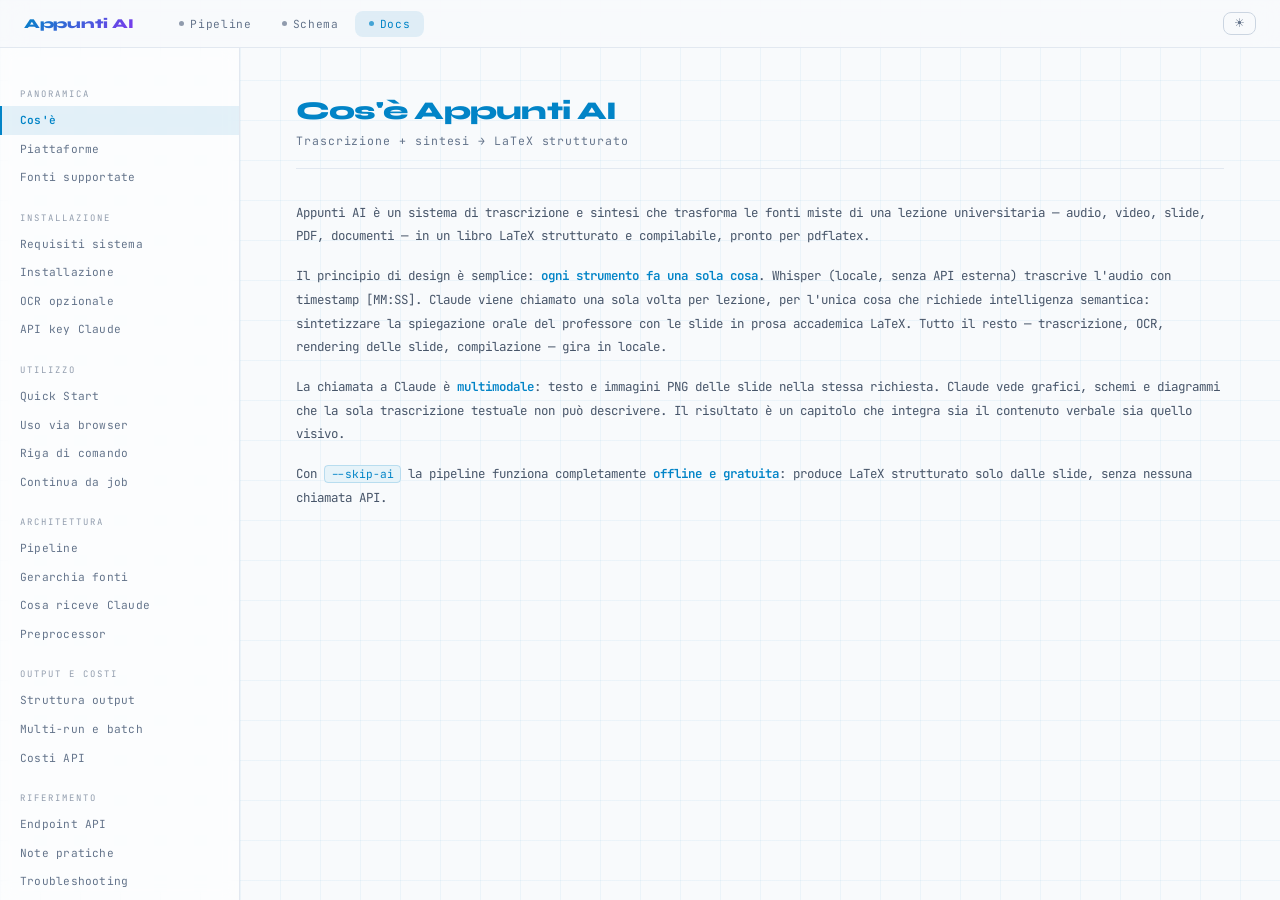
==== docs.htm @ eec63ab8 "feat: docs, favicon, UX polish — shared CSS, burger menu, copy buttons - Estrai shared.css con varia" ====
<!DOCTYPE html>
<html lang="it">
<head>
<meta charset="UTF-8">
<meta name="viewport" content="width=device-width, initial-scale=1.0">
<title>Appunti AI — Documentazione</title>
<meta name="description" content="Documentazione completa di Appunti AI: installazione, pipeline, architettura, endpoint API e troubleshooting.">
<link rel="apple-touch-icon" sizes="180x180" href="assets/favicon_io/apple-touch-icon.png">
<link rel="icon" type="image/png" sizes="32x32" href="assets/favicon_io/favicon-32x32.png">
<link rel="icon" type="image/png" sizes="16x16" href="assets/favicon_io/favicon-16x16.png">
<link rel="manifest" href="assets/favicon_io/site.webmanifest">
<link rel="stylesheet" href="assets/css/shared.css">
<style>
/* ── LAYOUT ── */
.docs-layout {
  display: flex;
  padding-top: 48px;
  min-height: 100vh;
  position: relative;
  z-index: 1;
}

/* ── SIDEBAR ── */
.docs-sidebar {
  width: 240px;
  flex-shrink: 0;
  position: sticky;
  top: 48px;
  height: calc(100vh - 48px);
  overflow-y: auto;
  border-right: 1px solid var(--border);
  background: color-mix(in srgb, var(--surface) 60%, transparent);
  backdrop-filter: blur(8px);
  scrollbar-width: thin;
  scrollbar-color: var(--border) transparent;
  padding: 24px 0 40px;
  transition: background .25s, border-color .25s;
}

.sidebar-section {
  margin-bottom: 4px;
}

.sidebar-section-label {
  font-size: .56rem;
  letter-spacing: .22em;
  color: var(--muted);
  text-transform: uppercase;
  padding: 16px 20px 6px;
  display: block;
  opacity: .7;
}

.sidebar-item {
  display: block;
  font-size: .7rem;
  color: var(--muted);
  text-decoration: none;
  padding: 7px 20px 7px 18px;
  border-left: 2px solid transparent;
  cursor: pointer;
  transition: color .15s, background .15s, border-color .15s;
  letter-spacing: .02em;
  line-height: 1.3;
  user-select: none;
}
.sidebar-item:hover {
  color: var(--text);
  background: color-mix(in srgb, var(--item-color, var(--c1)) 6%, transparent);
}
.sidebar-item.active {
  color: var(--item-color, var(--c1));
  background: color-mix(in srgb, var(--item-color, var(--c1)) 10%, transparent);
  border-left: 2px solid var(--item-color, var(--c1));
  font-weight: 600;
}

/* ── MAIN CONTENT ── */
.docs-main {
  flex: 1;
  min-width: 0;
  padding: 48px 56px 80px;
}

.docs-content {
  width: auto;
}

/* Content typography */
.doc-h2 {
  font-family: 'Syne', sans-serif;
  font-size: 1.6rem;
  font-weight: 800;
  letter-spacing: -.03em;
  color: var(--item-color, var(--text));
  margin-bottom: 6px;
  line-height: 1.2;
}

.doc-sub {
  font-size: .72rem;
  color: var(--muted);
  letter-spacing: .08em;
  margin-bottom: 32px;
  padding-bottom: 20px;
  border-bottom: 1px solid var(--border);
}

.doc-body {
  font-size: .78rem;
  color: var(--muted2);
  line-height: 1.9;
}

.doc-body p {
  margin-bottom: 16px;
  color: var(--muted2);
  line-height: 1.9;
}
.doc-body p:last-child { margin-bottom: 0; }

.doc-body strong {
  color: var(--item-color, var(--text));
  font-weight: 600;
}

.doc-body .dp-item {
  display: flex;
  gap: 10px;
  margin-bottom: 12px;
  align-items: flex-start;
}
.doc-body .dp-item::before {
  content: '→';
  color: var(--item-color, var(--muted));
  flex-shrink: 0;
  margin-top: 1px;
  font-weight: 600;
}

.doc-body .dp-sep {
  height: 1px;
  background: var(--border);
  margin: 24px 0;
}

.doc-body .dp-row {
  display: flex;
  justify-content: space-between;
  align-items: baseline;
  gap: 16px;
  margin-bottom: 8px;
  font-size: .74rem;
  padding: 6px 0;
  border-bottom: 1px solid color-mix(in srgb, var(--border) 50%, transparent);
}
.doc-body .dp-row:last-of-type { border-bottom: none; }
.doc-body .dp-row .dp-key {
  color: var(--item-color, var(--text));
  font-weight: 600;
  flex-shrink: 0;
  max-width: 50%;
}
.doc-body .dp-row .dp-val {
  color: var(--muted);
  text-align: right;
}

.doc-body code {
  font-family: 'JetBrains Mono', monospace;
  font-size: .7rem;
  background: color-mix(in srgb, var(--item-color, var(--border)) 10%, var(--surface));
  border: 1px solid color-mix(in srgb, var(--item-color, var(--border)) 20%, transparent);
  padding: 1px 6px;
  border-radius: 4px;
  color: var(--item-color, var(--text));
}

.doc-body pre {
  font-family: 'JetBrains Mono', monospace;
  font-size: .7rem;
  background: var(--surface);
  border: 1px solid var(--border);
  border-left: 3px solid var(--item-color, var(--border));
  padding: 14px 16px;
  border-radius: 8px;
  margin: 12px 0 16px;
  overflow-x: auto;
  line-height: 1.75;
  color: var(--text);
  white-space: pre;
  position: relative;
  max-width: 40%;
}
.pre-copy {
  position: absolute;
  top: 7px; right: 8px;
  background: color-mix(in srgb, var(--surface2) 80%, transparent);
  border: 1px solid var(--border2);
  border-radius: 5px;
  padding: 4px 6px;
  line-height: 0;
  color: var(--muted);
  cursor: pointer;
  transition: color .15s, background .15s, border-color .15s;
}
.pre-copy:hover {
  color: var(--text);
  background: color-mix(in srgb, var(--c1) 10%, var(--surface2));
  border-color: var(--c1);
}
.pre-copy.copied {
  color: var(--c3);
  border-color: var(--c3);
}

.doc-body .section-header {
  font-family: 'Syne', sans-serif;
  font-size: .8rem;
  font-weight: 700;
  color: var(--item-color, var(--text));
  margin: 24px 0 10px;
  letter-spacing: .04em;
}

/* ── MOBILE NAV ── */
.docs-mobile-nav { display: none; }
.sidebar-backdrop {
  display: none;
  position: fixed;
  inset: 0;
  background: rgba(0,0,0,.55);
  z-index: 250;
  backdrop-filter: blur(2px);
  transition: opacity .25s;
}
.sidebar-backdrop.open { display: block; }

/* ── RESPONSIVE ── */
@media (max-width: 900px) {
  .docs-sidebar {
    position: fixed;
    top: 0; left: 0; bottom: 0;
    z-index: 300;
    width: 260px;
    padding-top: 48px;
    transform: translateX(-100%);
    transition: transform .28s cubic-bezier(.4,0,.2,1);
    box-shadow: none;
  }
  .docs-sidebar.open {
    transform: translateX(0);
    box-shadow: 8px 0 32px rgba(0,0,0,.4);
  }
  .docs-mobile-nav {
    display: flex;
    align-items: center;
    justify-content: space-between;
    padding: 0 16px 0 24px;
    height: 44px;
    border-bottom: 1px solid var(--border);
    background: color-mix(in srgb, var(--surface) 85%, transparent);
    backdrop-filter: blur(8px);
    position: sticky;
    top: 48px;
    z-index: 100;
  }
  .mobile-section-label {
    font-size: .68rem;
    color: var(--muted2);
    letter-spacing: .04em;
    white-space: nowrap;
    overflow: hidden;
    text-overflow: ellipsis;
  }
  .burger-btn {
    background: none;
    border: 1px solid var(--border2);
    border-radius: 8px;
    padding: 5px 10px;
    cursor: pointer;
    color: var(--muted);
    font-size: .9rem;
    line-height: 1;
    flex-shrink: 0;
    margin-left: 12px;
    transition: color .2s, border-color .2s, background .2s;
  }
  .burger-btn:hover {
    color: var(--text);
    border-color: var(--c1);
    background: color-mix(in srgb, var(--c1) 8%, transparent);
  }
  .docs-main {
    padding: 32px 24px 60px;
  }
}
@media (max-width: 600px) {
  .docs-main {
    padding: 24px 16px 60px;
  }
  .doc-h2 {
    font-size: 1.2rem;
  }
}
</style>
</head>
<body>
<script>
(function(){
  var t=localStorage.getItem('theme')||
    (window.matchMedia('(prefers-color-scheme: light)').matches?'light':'dark');
  if(t==='light') document.documentElement.setAttribute('data-theme','light');
})();
</script>

<nav class="navbar">
  <span class="nav-logo">Appunti AI</span>
  <div class="nav-links">
    <a class="nav-link" href="/"><span class="nd"></span>Pipeline</a>
    <a class="nav-link" href="schema.htm"><span class="nd"></span>Schema</a>
    <a class="nav-link active" href="docs.htm"><span class="nd"></span>Docs</a>
  </div>
  <button class="theme-toggle" onclick="toggleTheme()" title="Cambia tema"></button>
</nav>

<div class="docs-layout">

  <!-- SIDEBAR -->
  <aside class="docs-sidebar">

    <div class="sidebar-section">
      <span class="sidebar-section-label">Panoramica</span>
      <a class="sidebar-item" tabindex="0" style="--item-color:var(--c1)" data-id="intro" onclick="showDoc('intro')">Cos'è</a>
      <a class="sidebar-item" tabindex="0" style="--item-color:var(--c1)" data-id="piattaforme" onclick="showDoc('piattaforme')">Piattaforme</a>
      <a class="sidebar-item" tabindex="0" style="--item-color:var(--c1)" data-id="fonti" onclick="showDoc('fonti')">Fonti supportate</a>
    </div>

    <div class="sidebar-section">
      <span class="sidebar-section-label">Installazione</span>
      <a class="sidebar-item" tabindex="0" style="--item-color:var(--c2)" data-id="requisiti" onclick="showDoc('requisiti')">Requisiti sistema</a>
      <a class="sidebar-item" tabindex="0" style="--item-color:var(--c2)" data-id="installazione" onclick="showDoc('installazione')">Installazione</a>
      <a class="sidebar-item" tabindex="0" style="--item-color:var(--c2)" data-id="ocr" onclick="showDoc('ocr')">OCR opzionale</a>
      <a class="sidebar-item" tabindex="0" style="--item-color:var(--c2)" data-id="apikey" onclick="showDoc('apikey')">API key Claude</a>
    </div>

    <div class="sidebar-section">
      <span class="sidebar-section-label">Utilizzo</span>
      <a class="sidebar-item" tabindex="0" style="--item-color:var(--c4)" data-id="quickstart" onclick="showDoc('quickstart')">Quick Start</a>
      <a class="sidebar-item" tabindex="0" style="--item-color:var(--c4)" data-id="browser" onclick="showDoc('browser')">Uso via browser</a>
      <a class="sidebar-item" tabindex="0" style="--item-color:var(--c4)" data-id="cli" onclick="showDoc('cli')">Riga di comando</a>
      <a class="sidebar-item" tabindex="0" style="--item-color:var(--c4)" data-id="continua" onclick="showDoc('continua')">Continua da job</a>
    </div>

    <div class="sidebar-section">
      <span class="sidebar-section-label">Architettura</span>
      <a class="sidebar-item" tabindex="0" style="--item-color:var(--c6)" data-id="pipeline" onclick="showDoc('pipeline')">Pipeline</a>
      <a class="sidebar-item" tabindex="0" style="--item-color:var(--c6)" data-id="gerarchia" onclick="showDoc('gerarchia')">Gerarchia fonti</a>
      <a class="sidebar-item" tabindex="0" style="--item-color:var(--c6)" data-id="claude-input" onclick="showDoc('claude-input')">Cosa riceve Claude</a>
      <a class="sidebar-item" tabindex="0" style="--item-color:var(--c6)" data-id="preprocessor" onclick="showDoc('preprocessor')">Preprocessor</a>
    </div>

    <div class="sidebar-section">
      <span class="sidebar-section-label">Output e Costi</span>
      <a class="sidebar-item" tabindex="0" style="--item-color:var(--c7)" data-id="output" onclick="showDoc('output')">Struttura output</a>
      <a class="sidebar-item" tabindex="0" style="--item-color:var(--c7)" data-id="multirun" onclick="showDoc('multirun')">Multi-run e batch</a>
      <a class="sidebar-item" tabindex="0" style="--item-color:var(--c3)" data-id="costi" onclick="showDoc('costi')">Costi API</a>
    </div>

    <div class="sidebar-section">
      <span class="sidebar-section-label">Riferimento</span>
      <a class="sidebar-item" tabindex="0" style="--item-color:var(--c5)" data-id="endpoints" onclick="showDoc('endpoints')">Endpoint API</a>
      <a class="sidebar-item" tabindex="0" style="--item-color:var(--c5)" data-id="note" onclick="showDoc('note')">Note pratiche</a>
      <a class="sidebar-item" tabindex="0" style="--item-color:var(--c5)" data-id="troubleshooting" onclick="showDoc('troubleshooting')">Troubleshooting</a>
    </div>

  </aside>

  <!-- MOBILE NAV -->
  <div class="docs-mobile-nav">
    <span class="mobile-section-label" id="mobileSectionLabel">Documentazione</span>
    <button class="burger-btn" onclick="toggleSidebar()" aria-label="Apri menu">&#9776;</button>
  </div>
  <div class="sidebar-backdrop" id="sidebarBackdrop" onclick="closeSidebar()"></div>

  <!-- MAIN CONTENT -->
  <main class="docs-main">
    <div class="docs-content" id="docsContent">
      <!-- populated by JS -->
    </div>
  </main>

</div>

<script>
const docs = {
  intro: {
    title: "Cos'è Appunti AI",
    sub: "Trascrizione + sintesi → LaTeX strutturato",
    color: "var(--c1)",
    html: `
      <p>Appunti AI è un sistema di trascrizione e sintesi che trasforma le fonti miste di una lezione universitaria — audio, video, slide, PDF, documenti — in un libro LaTeX strutturato e compilabile, pronto per pdflatex.</p>
      <p>Il principio di design è semplice: <strong>ogni strumento fa una sola cosa</strong>. Whisper (locale, senza API esterna) trascrive l'audio con timestamp [MM:SS]. Claude viene chiamato una sola volta per lezione, per l'unica cosa che richiede intelligenza semantica: sintetizzare la spiegazione orale del professore con le slide in prosa accademica LaTeX. Tutto il resto — trascrizione, OCR, rendering delle slide, compilazione — gira in locale.</p>
      <p>La chiamata a Claude è <strong>multimodale</strong>: testo e immagini PNG delle slide nella stessa richiesta. Claude vede grafici, schemi e diagrammi che la sola trascrizione testuale non può descrivere. Il risultato è un capitolo che integra sia il contenuto verbale sia quello visivo.</p>
      <p>Con <code>--skip-ai</code> la pipeline funziona completamente <strong>offline e gratuita</strong>: produce LaTeX strutturato solo dalle slide, senza nessuna chiamata API.</p>
    `
  },
  piattaforme: {
    title: "Piattaforme supportate",
    sub: "Sviluppato e testato su Ubuntu 22.04 LTS",
    color: "var(--c1)",
    html: `
      <p>Appunti AI è sviluppato e testato principalmente su <strong>Ubuntu 22.04 LTS</strong>. Lo stack — ffmpeg, pdflatex, LibreOffice, Python — è disponibile su qualsiasi distribuzione Linux senza modifiche significative.</p>
      <div class="dp-row"><span class="dp-key">Ubuntu 22.04 / Debian</span><span class="dp-val">✅ testato — piattaforma di riferimento</span></div>
      <div class="dp-row"><span class="dp-key">Linux (altre distro)</span><span class="dp-val">✅ dovrebbe funzionare — stesso stack</span></div>
      <div class="dp-row"><span class="dp-key">macOS</span><span class="dp-val">⚠ parziale — ffmpeg/pdflatex via brew</span></div>
      <div class="dp-row"><span class="dp-key">Windows</span><span class="dp-val">⚠ non testato — subprocess POSIX</span></div>
      <div class="dp-sep"></div>
      <p>Su <strong>macOS</strong>, ffmpeg e pdflatex si installano via Homebrew, ma il path di LibreOffice va verificato manualmente in <code>slide_renderer.py</code>. pix2tex su Apple Silicon richiede una build PyTorch per ARM.</p>
      <p>Su <strong>Windows</strong>, ffmpeg e pdflatex sono disponibili come pacchetti standalone, ma LibreOffice non è nel PATH di sistema per default e alcune chiamate subprocess con semantica POSIX potrebbero richiedere adattamenti.</p>
    `
  },
  fonti: {
    title: "Fonti supportate",
    sub: "Tutti i formati accettati dalla pipeline",
    color: "var(--c1)",
    html: `
      <p>La pipeline accetta qualsiasi combinazione di sorgenti. Non è necessario fornirle tutte: l'algoritmo adatta il comportamento in base ai file disponibili e al ruolo che ciascuno svolge nella gerarchia.</p>
      <div class="dp-row"><span class="dp-key">Audio</span><span class="dp-val">.mp3 .wav .m4a .ogg .flac</span></div>
      <div class="dp-row"><span class="dp-key">Video</span><span class="dp-val">.mp4 .mkv .avi .mov .webm</span></div>
      <div class="dp-row"><span class="dp-key">Teams URL</span><span class="dp-val">URL manifest → ffmpeg → .mp3</span></div>
      <div class="dp-row"><span class="dp-key">Slide</span><span class="dp-val">.pptx</span></div>
      <div class="dp-row"><span class="dp-key">Word</span><span class="dp-val">.docx</span></div>
      <div class="dp-row"><span class="dp-key">PDF</span><span class="dp-val">.pdf — testo digitale + OCR fallback scansionati</span></div>
      <div class="dp-row"><span class="dp-key">Testo</span><span class="dp-val">.txt .md .rtf (RTF strip automatico)</span></div>
      <div class="dp-sep"></div>
      <p>I <strong>PDF lunghi</strong> — oltre 20 pagine, senza audio associato — vengono suddivisi automaticamente in chunk da 10 pagine. Ogni chunk produce un file <code>lezione_NN.tex</code> separato, consentendo di processare anche dispense molto estese senza superare il context window del modello.</p>
    `
  },
  requisiti: {
    title: "Requisiti di sistema",
    sub: "Dipendenze obbligatorie e opzionali",
    color: "var(--c2)",
    html: `
      <p>Il sistema richiede Python 3.10 o superiore. Le dipendenze di sistema — ffmpeg, pdflatex e le relative estensioni LaTeX — si installano con un unico comando apt.</p>
      <div class="dp-row"><span class="dp-key">Python</span><span class="dp-val">≥ 3.10 — obbligatorio</span></div>
      <div class="dp-row"><span class="dp-key">ffmpeg</span><span class="dp-val">qualsiasi versione — audio/video e Teams</span></div>
      <div class="dp-row"><span class="dp-key">pdflatex</span><span class="dp-val">per compilare il PDF finale</span></div>
      <div class="dp-row"><span class="dp-key">Claude API key</span><span class="dp-val">opzionale — senza: --skip-ai</span></div>
      <div class="dp-sep"></div>
      <div class="section-header">Installazione dipendenze sistema</div>
      <pre>sudo apt install ffmpeg \

  texlive-latex-base texlive-latex-recommended \

    texlive-latex-extra texlive-fonts-recommended \

      texlive-lang-italian</pre>
      <p>Per lezioni in altre lingue, <code>texlive-lang-european</code> copre francese, tedesco, spagnolo e olandese. La lingua viene rilevata automaticamente da Whisper — non è necessario specificarla manualmente (eccetto per l'italiano, vedi Note pratiche).</p>
    `
  },
  installazione: {
    title: "Installazione",
    sub: "Clone repo · venv · dipendenze Python",
    color: "var(--c2)",
    html: `
      <p>Dopo aver installato le dipendenze di sistema, clona il repository e crea un ambiente virtuale Python isolato per tenere separato lo stack del progetto dal Python di sistema.</p>
      <pre>git clone &lt;repo_url&gt; ~/appunti_ai
cd ~/appunti_ai

python3 -m venv venv
source venv/bin/activate

pip install -r requirements.txt</pre>
      <p>Per verificare che tutto sia installato correttamente prima di usare la pipeline per la prima volta, esegui questi controlli rapidi:</p>
      <pre>python -c "import fitz; print('pymupdf OK')"
python -c "import whisper; print('whisper OK')"
python -c "import fastapi; print('server OK')"
python -c "import anthropic; print('claude OK')"
python pipeline.py --help</pre>
    `
  },
  ocr: {
    title: "OCR opzionale",
    sub: "tesseract per PDF scansionati · pix2tex per formule matematiche",
    color: "var(--c2)",
    html: `
      <p>L'OCR è completamente opzionale. La pipeline funziona senza, ma due strumenti aggiuntivi estendono la copertura ai PDF scansionati e alle formule matematiche nelle immagini.</p>
      <div class="section-header">tesseract — PDF scansionati</div>
      <pre>pip install pytesseract
  sudo apt install tesseract-ocr 
    tesseract-ocr-ita tesseract-ocr-eng</pre>
      <p>Senza tesseract, le pagine PDF prive di testo digitale (scansioni) vengono semplicemente saltate. La pipeline continua normalmente con tutte le altre fonti disponibili.</p>
      <div class="dp-sep"></div>
      <div class="section-header">pix2tex — formule matematiche</div>
      <pre>python3 -m venv ~/pix2tex_venv
  source ~/pix2tex_venv/bin/activate
    pip install pix2tex</pre>
      <p>pix2tex porta con sé dipendenze pesanti (PyTorch, circa 2 GB) ed è consigliato installarlo in un virtual environment separato per non appesantire quello principale. Il sistema lo cerca automaticamente in diversi percorsi standard: <code>~/pix2tex_venv</code>, <code>~/venv</code>, <code>~/Scrivania/venv</code>, <code>~/.venv</code>, <code>/opt/pix2tex_venv</code>. Se non viene trovato, le immagini-formula vengono saltate senza bloccare il processo. Le formule direttamente incorporate nei file PowerPoint come OMML vengono comunque convertite correttamente, senza OCR.</p>
      <div class="dp-sep"></div>
      <div class="section-header">Verifica backend attivi</div>
      <pre>python -c
  "from ocr_math import get_available_backends;
    print(get_available_backends())"</pre>
    `
  },
  apikey: {
    title: "API key Claude",
    sub: "Variabile d'ambiente o interfaccia web",
    color: "var(--c2)",
    html: `
      <p>La chiave API Claude va impostata come variabile d'ambiente prima di avviare il server. Per renderla disponibile in tutte le sessioni future aggiungila al file di configurazione della shell.</p>
      <pre>export ANTHROPIC_API_KEY='sk-ant-...'

# Per renderla permanente (Linux):
echo "export ANTHROPIC_API_KEY='sk-ant-...'" >> ~/.bashrc</pre>
      <p>In alternativa, puoi impostarla direttamente dall'interfaccia web nella sezione di configurazione in cima alla pagina. La chiave viene salvata in <code>settings.json</code> con permessi <code>600</code>, accessibile solo dal proprietario del file.</p>
      <p>Se non si dispone di una API key, o si vuole verificare il prompt prima di consumare crediti, la pipeline funziona ugualmente con il flag 
<code>--skip-ai</code>: produce LaTeX strutturato solo dalle slide e salva comunque il prompt completo in <code>debug/</code>.</p>
    `
  },
  quickstart: {
    title: "Quick Start",
    sub: "Primo utilizzo in 5 minuti",
    color: "var(--c4)",
    html: `
      <div class="section-header">Opzione A — browser (consigliata)</div>
      <pre>source venv/bin/activate
uvicorn server:app --host 0.0.0.0 --port 8000</pre>
      <p>Apri <code>http://localhost:8000</code>, trascina i file nelle rispettive zone di upload, inserisci un titolo e clicca <strong>Start</strong>. Il log in tempo reale mostra l'avanzamento fase per fase.</p>
      <div class="dp-sep"></div>
      <div class="section-header">Opzione B — riga di comando</div>
      <pre># Con audio + slide
python pipeline.py ./lezione_01/
    --title "Analisi Matematica 1"

# Offline, senza Claude
python pipeline.py ./lezione_01/
    --skip-ai --title "Fisica 1"

# Intero corso in batch
python pipeline.py --batch ./corso/
    --title "Digital Control"</pre>
      <div class="dp-sep"></div>
      <p>L'output viene generato nella cartella <code>./output/</code>. Per produrre il PDF finale esegui pdflatex due volte: la seconda passata risolve i riferimenti incrociati e la table of contents.</p>
      <pre>output/
├── main.tex
├── lezione_01.tex
└── images/</pre>
      <pre>cd output/
pdflatex main.tex && pdflatex main.tex</pre>
    `
  },
  browser: {
    title: "Uso via browser",
    sub: "Tutte le funzionalità del frontend",
    color: "var(--c4)",
    html: `
      <p>L'interfaccia web è il modo consigliato per usare Appunti AI. Trascina i file audio, video, slide e documenti nelle rispettive zone di upload, oppure incolla direttamente un URL manifest Microsoft Teams — viene scaricato automaticamente via ffmpeg e convertito in .mp3 mono.</p>
      <p>Prima di avviare puoi scegliere tra 7 profili disciplinari o lasciare l'auto-detect, attivare o disattivare Claude e OCR, selezionare il modello Whisper e aggiungere il contesto del corso per orientare la sintesi. Il progresso viene mostrato in tempo reale con percentuale e fase corrente.</p>
      <div class="dp-sep"></div>
      <div class="section-header">Editor LaTeX integrato</div>
      <p>Cliccando "👁 .tex" nella cronologia si apre l'editor split: il pannello sinistro è un editor CodeMirror con syntax highlighting LaTeX, quello destro mostra il PDF compilato in un iframe. La larghezza dei due pannelli è liberamente regolabile trascinando il divisore centrale.</p>
      <p><strong>Salva</strong> scrive il file su disco senza ricompilare. <strong>Ricompila</strong> esegue pdflatex e aggiorna il PDF — eventuali errori di compilazione vengono mostrati inline. L'auto-save su localStorage ogni 2 secondi preserva la bozza anche se si chiude accidentalmente la finestra prima di salvare.</p>
      <div class="dp-sep"></div>
      <div class="section-header">Altre funzionalità</div>
      <p>Il <strong>prompt viewer</strong> ("📄 Prompt") mostra il prompt SYSTEM+USER completo inviato a Claude, con un tab separato per ogni capitolo — utile per capire esattamente cosa ha visto il modello durante la generazione. I badge di upload forniscono feedback immediato: verde per file accettati, giallo per file molto grandi, rosso per formati non supportati.</p>
      <p>L'interfaccia è raggiungibile da qualsiasi dispositivo nella rete locale via indirizzo IP del server. Per l'accesso da reti esterne è consigliato <strong>Tailscale</strong> (avvia con <code>--host 0.0.0.0</code>).</p>
    `
  },
  cli: {
    title: "Riga di comando",
    sub: "Tutte le opzioni disponibili",
    color: "var(--c4)",
    html: `
      <p>La pipeline può essere usata interamente da riga di comando, senza avviare il server FastAPI. È sufficiente indicare la cartella contenente i file della lezione e un titolo.</p>
      <div class="dp-row"><span class="dp-key">--title</span><span class="dp-val">Titolo per main.tex (obbligatorio)</span></div>
      <div class="dp-row"><span class="dp-key">--output</span><span class="dp-val">Cartella output (default: ./output)</span></div>
      <div class="dp-row"><span class="dp-key">--subject</span><span class="dp-val">ingegneria · matematica · fisica · medicina · economia · giurisprudenza · generico</span></div>
      <div class="dp-row"><span class="dp-key">--skip-ai</span><span class="dp-val">Non chiamare Claude — struttura automatica</span></div>
      <div class="dp-row"><span class="dp-key">--skip-ocr</span><span class="dp-val">Non usare pix2tex (più veloce)</span></div>
      <div class="dp-row"><span class="dp-key">--no-context</span><span class="dp-val">Non usare/aggiornare corso_context.json</span></div>
      <div class="dp-row"><span class="dp-key">--whisper-model</span><span class="dp-val">tiny · base · small · medium · large</span></div>
      <div class="dp-row"><span class="dp-key">--batch</span><span class="dp-val">Ogni sottocartella = una lezione</span></div>
      <div class="dp-row"><span class="dp-key">--start-from</span><span class="dp-val">Numero iniziale lezione (auto da state.json)</span></div>
      <div class="dp-row"><span class="dp-key">--continue-on-error</span><span class="dp-val">In batch: salta lezioni che falliscono</span></div>
      <div class="dp-sep"></div>
      <pre>python pipeline.py --batch ./corso/
    --title "Analisi Matematica 1"
      --subject matematica
        --whisper-model small</pre>
    `
  },
  continua: {
    title: "Continua da job",
    sub: "Proseguire un corso da una sessione precedente",
    color: "var(--c4)",
    html: `
      <p>La funzione "Continua da job" permette di aggiungere nuove lezioni a un corso già avviato in una sessione precedente, senza perdere nessuno dei file già generati. Il campo accetta il <code>job_id</code> del run originale.</p>
      <p>Il server copia automaticamente tutto il necessario: <code>state.json</code> (con la numerazione corrente), <code>corso_context.json</code> (la memoria accumulata del corso), i file <code>lezione_*.tex</code> e <code>run_*.tex</code> già generati, e l'intera cartella <code>images/</code>. La numerazione e il contesto proseguono esattamente da dove ci si era fermati — le nuove lezioni ricevono i numeri successivi a quelli esistenti.</p>
      <p>Claude riceve anche il contenuto dell'<strong>ultimo capitolo generato</strong> (fino a 6000 caratteri) nel system prompt. In questo modo sa cosa è stato spiegato nell'ultima lezione e può riprendere il filo con coerenza, senza ripetizioni né salti tematici.</p>
      <p>Il log in tempo reale via SSE (<code>/job/{id}/stream</code>) funziona normalmente anche nelle sessioni di continuazione.</p>
    `
  },
  pipeline: {
    title: "Pipeline",
    sub: "Flusso completo da fonti grezze a .tex",
    color: "var(--c6)",
    html: `
      <p>Ogni run esegue una sequenza di fasi specializzate, ognuna con responsabilità precisa e ben separata dalle altre. Di seguito il flusso completo dall'input grezzo al file <code>.tex</code> finale.</p>
      <div class="dp-item"><strong>ffmpeg</strong> — estrae l'audio dai file video; trasforma i manifest Microsoft Teams in .mp3 mono</div>
      <div class="dp-item"><strong>Whisper</strong> (locale) — trascrive l'audio in testo con timestamp [MM:SS]; il risultato è salvato come <code>.transcript.txt</code> — le esecuzioni successive lo riusano senza rielaborare</div>
      <div class="dp-item"><strong>extractor.py</strong> — parsing PPTX: estrae testo, immagini, tabelle e formule OMML da ogni slide</div>
      <div class="dp-item"><strong>omml2latex.py</strong> — converte le formule PowerPoint (OMML) in LaTeX senza passare per OCR</div>
      <div class="dp-item"><strong>formula_detector.py</strong> — riconosce le immagini-formula tramite aspect ratio e saturazione cromatica</div>
      <div class="dp-item"><strong>ocr_math.py</strong> — applica pix2tex o tesseract per convertire le immagini-formula in LaTeX</div>
      <div class="dp-item"><strong>slide_renderer.py</strong> — converte ogni slide in PNG (LibreOffice+pymupdf se disponibile, altrimenti Pillow)</div>
      <div class="dp-item"><strong>pdfplumber + pymupdf</strong> — estrazione duale per ogni pagina PDF: viene usata la versione con la densità testuale più alta</div>
      <div class="dp-item"><strong>pytesseract</strong> — OCR fallback per le pagine PDF scansionate, processate pagina per pagina</div>
      <div class="dp-item"><strong>preprocessor.py</strong> — pulisce, comprime e allinea il materiale slide↔audio prima di inviarlo a Claude</div>
      <div class="dp-item"><strong>Claude API</strong> — riceve testo e PNG slide nella stessa richiesta multimodale, genera LaTeX strutturato</div>
      <div class="dp-item"><strong>_clean_claude_output</strong> — rimuove code fence, prefissi spurii e artefatti prima di scrivere il <code>.tex</code></div>
      <div class="dp-item"><strong>builder.py</strong> — assembla i <code>.tex</code> finali con escape unicode completo (150+ caratteri)</div>
    `
  },
  gerarchia: {
    title: "Gerarchia delle fonti",
    sub: "Ruolo assegnato automaticamente a ogni file",
    color: "var(--c6)",
    html: `
      <p>Il preprocessor assegna automaticamente un ruolo a ogni file fornito, in base al tipo e alla presenza di audio. Questa gerarchia definisce il peso che Claude attribuisce a ciascuna sorgente durante la sintesi.</p>
      <div class="dp-row"><span class="dp-key">SCHELETRO</span><span class="dp-val">.pptx sempre; .pdf/.docx se c'è audio — struttura ufficiale</span></div>
      <div class="dp-row"><span class="dp-key">CARNE</span><span class="dp-val">.mp3 .wav .mp4 .mkv ecc. — spiegazione orale del professore</span></div>
      <div class="dp-row"><span class="dp-key">SUPPORTO</span><span class="dp-val">.pdf .docx senza audio — materiale di approfondimento</span></div>
      <div class="dp-row"><span class="dp-key">CONTORNO</span><span class="dp-val">.txt .md .rtf — note informali, peso minore</span></div>
      <div class="dp-sep"></div>
      <p>Il preprocessor allinea la trascrizione Whisper (<strong>CARNE</strong>) con le slide (<strong>SCHELETRO</strong>) usando i timestamp [MM:SS]. Claude riceve un documento dove è esplicito quale slide era proiettata in ogni momento della spiegazione — questo è il nucleo dell'allineamento slide↔audio che rende la sintesi coerente con il flusso reale della lezione.</p>
    `
  },
  'claude-input': {
    title: "Cosa riceve Claude",
    sub: "Struttura della chiamata API multimodale",
    color: "var(--c6)",
    html: `
      <p>La chiamata a Claude è costruita per massimizzare la coerenza tra spiegazione orale e contenuto visivo delle slide. Ogni componente ha un limite di caratteri calibrato sul suo ruolo nella gerarchia.</p>
      <div class="dp-row"><span class="dp-key">System</span><span class="dp-val">19 regole LaTeX accademiche (cachato da Anthropic)</span></div>
      <div class="dp-row"><span class="dp-key">Immagini</span><span class="dp-val">PNG slide PPTX in ordine — max 20</span></div>
      <div class="dp-row"><span class="dp-key">SCHELETRO</span><span class="dp-val">LaTeX skeleton / testo PDF+DOCX — max 160.000 char</span></div>
      <div class="dp-row"><span class="dp-key">CARNE</span><span class="dp-val">Trascrizione Whisper con timestamp — max 200.000 char</span></div>
      <div class="dp-row"><span class="dp-key">SUPPORTO</span><span class="dp-val">Testo PDF/DOCX di riferimento — max 80.000 char</span></div>
      <div class="dp-row"><span class="dp-key">CONTORNO</span><span class="dp-val">Note informali — max 40.000 char</span></div>
      <div class="dp-sep"></div>
      <p>Le PNG delle <strong>pagine PDF</strong> vengono allegate solo se non c'è audio; le PNG <strong>PPTX</strong> vengono sempre allegate (fino a 20). Il system prompt (~600 token) è cacheato con <code>cache_control: ephemeral</code>: dalla seconda lezione in poi costa circa il 10% del normale. Il log mostra <code>cache=hit</code> o <code>cache=miss</code> per ogni chiamata. Il modello usato è <code>claude-sonnet-4-6</code> con <code>max_tokens: 32.000</code>.</p>
    `
  },
  preprocessor: {
    title: "Preprocessor",
    sub: "preprocessor.py — 4 fasi automatiche",
    color: "var(--c6)",
    html: `
      <p>Il preprocessor è la fase che prepara il materiale prima di inviarlo a Claude. Lavora in quattro passate sequenziali, ognuna con uno scopo ben definito.</p>
      <p><strong>Pulizia</strong> — rimuove header ripetuti, numeri di pagina, timestamp visibili nel PDF, frasi riempitive frequenti nelle trascrizioni orali. Deduplica i blocchi di testo identici tramite hash MD5, problema comune quando più slide riportano lo stesso titolo o footer di sezione.</p>
      <p><strong>Rilevamento materia</strong> — attraverso keyword matching identifica il profilo disciplinare: <code>ingegneria</code>, <code>matematica</code>, <code>fisica</code>, <code>medicina</code>, <code>economia</code>, <code>giurisprudenza</code>, <code>generico</code>. Ogni profilo inietta nel prompt istruzioni LaTeX specifiche — il profilo matematica attiva, ad esempio, ambienti come <code>\begin{proof}</code>, <code>\begin{theorem}</code> e <code>\begin{lemma}</code>.</p>
      <p><strong>Compressione adattiva</strong> — stima il numero di token e sceglie il livello di compressione: <code>RAW_CLEAN</code> sotto gli 80k token (testo quasi integrale), <code>DENSE</code> tra 80k e 180k (rimozione esempi ridondanti e ripetizioni), <code>OUTLINE</code> oltre i 180k (solo struttura gerarchica). Questo garantisce che la chiamata non superi mai il context window del modello, indipendentemente dalla lunghezza del materiale.</p>
      <p><strong>Contesto corso</strong> — dopo ogni lezione, <code>corso_context.json</code> viene aggiornato con i concetti chiave, le definizioni, i simboli e il <code>last_verbal_topic</code>. Dalla lezione successiva il prompt include un blocco <em>RACCORDO CON LEZIONE PRECEDENTE</em>, così Claude sa dove si era arrivati e può proseguire con coerenza. Si disabilita con <code>--no-context</code>. Oltre le ultime 10 lezioni, le più vecchie vengono compresse automaticamente per evitare che il file cresca indefinitamente.</p>
    `
  },
  output: {
    title: "Struttura output",
    sub: "File generati nella cartella output/",
    color: "var(--c7)",
    html: `
      <p>Ogni run genera una cartella <code>output/</code> con la struttura seguente. I file <code>lezione_NN.tex</code> contengono i capitoli sintetizzati da Claude; <code>main.tex</code> li include tutti con un preambolo LaTeX completo e configurato.</p>
      <pre>output/
├── main.tex                   # documento principale
├── run_01.tex                 # \part{Titolo — data}
├── lezione_01.tex             # capitolo 1
├── corso_context.json         # memoria corso
├── state.json                 # stato pipeline
├── images/
│   ├── stem_slide_001.png     # screenshot slide
│   ├── stem_pag_001.png       # screenshot pagina PDF
│   └── formula_abc.png        # immagine formula
└── debug/
    ├── prompt_lezione_01.txt  # SYSTEM+USER prompt completo
    ├── images_lezione_01/     # symlink PNG ordinate
    └── riepilogo_lezione_01.txt</pre>
      <p><code>main.tex</code> include un preambolo completo con i pacchetti amsmath, amssymb, amsthm, graphicx, hyperref, fancyhdr, babel (lingua rilevata automaticamente da Whisper), e tutti gli ambienti matematici: <code>theorem</code>, <code>definition</code>, <code>example</code>, <code>lemma</code>, <code>corollary</code>, <code>remark</code>.</p>
    `
  },
  multirun: {
    title: "Multi-run e batch",
    sub: "Aggregazione di più sessioni in un unico documento",
    color: "var(--c7)",
    html: `
      <p>Ogni invocazione della pipeline genera un <strong>run</strong> numerato. Il <code>main.tex</code> organizza i run come parti separate del documento LaTeX, in modo da poter accumulare tutte le lezioni di un corso in un unico PDF finale senza sovrascrivere nulla.</p>
      <pre>main.tex
  └── \part{Lezione 1 — 2025-06-10}   ← run_01.tex
        \input{lezione_01}
        \input{lezione_02}
  └── \part{Lezione 3 — 2025-06-17}   ← run_02.tex
        \input{lezione_03}</pre>
      <p>Lo stato della pipeline viene persistito in <code>state.json</code> tramite i campi <code>next_run</code>, <code>runs</code>, <code>next_lesson</code> e <code>lessons</code>. Se la pipeline viene interrotta, riprende automaticamente dal punto esatto in cui si era fermata.</p>
      <p>Con la funzione "Continua da job" il server copia automaticamente tutti i <code>lezione_*.tex</code>, <code>run_*.tex</code> e la cartella <code>images/</code> nella nuova sessione. Il PDF compilato raccoglierà l'intero corso, dalla prima all'ultima lezione, in un documento continuo e indicizzato.</p>
      <p>La <strong>batch mode</strong> (<code>--batch ./corso/</code>) tratta ogni sottocartella come una lezione distinta e le processa in sequenza. Con <code>--continue-on-error</code> le lezioni che falliscono vengono saltate invece di interrompere l'intero batch — utile per corsi con alcune registrazioni problematiche.</p>
    `
  },
  costi: {
    title: "Costi API Claude",
    sub: "Stime con Claude Sonnet — modello di default",
    color: "var(--c3)",
    html: `
      <p>I costi sono stimati con il modello di default <strong>Claude Sonnet</strong> e variano principalmente in base alla lunghezza della trascrizione e al numero di slide allegate come immagini.</p>
      <div class="dp-row"><span class="dp-key">Input testo (trascrizione + slide)</span><span class="dp-val">~40k tok · ~$0.12</span></div>
      <div class="dp-row"><span class="dp-key">Input immagini (10 slide PNG)</span><span class="dp-val">~15k tok · ~$0.05</span></div>
      <div class="dp-row"><span class="dp-key">Output (capitolo LaTeX)</span><span class="dp-val">~10k tok · ~$0.15</span></div>
      <div class="dp-row"><span class="dp-key">Per lezione con slide</span><span class="dp-val"><strong>~$0.32</strong></span></div>
      <div class="dp-row"><span class="dp-key">Per lezione solo testo</span><span class="dp-val"><strong>~$0.27</strong></span></div>
      <div class="dp-row"><span class="dp-key">Corso da 30 lezioni</span><span class="dp-val"><strong>~$9.60</strong></span></div>
      <div class="dp-sep"></div>
      <p>Il system prompt (~600 token) è cacheato con <code>cache_control: ephemeral</code>. Dalla seconda lezione dello stesso corso il costo di quel blocco scende a circa il 10% del normale — il log segnala <code>cache=hit</code> quando il cache è attivo. Le immagini vengono allegate solo per le lezioni con slide PPTX: una lezione puramente testuale ha un costo inferiore di circa $0.05.</p>
    `
  },
  endpoints: {
    title: "Endpoint API",
    sub: "server.py — FastAPI su porta 8000",
    color: "var(--c5)",
    html: `
      <p>Il server FastAPI espone i seguenti endpoint sulla porta 8000. Tutti i payload JSON usano <code>Content-Type: application/json</code>.</p>
      <div class="dp-row"><span class="dp-key">GET /</span><span class="dp-val">Frontend index.htm</span></div>
      <div class="dp-row"><span class="dp-key">POST /run-pipeline</span><span class="dp-val">Avvia pipeline → job_id</span></div>
      <div class="dp-row"><span class="dp-key">GET /job/{id}</span><span class="dp-val">Stato + progress, step, detail</span></div>
      <div class="dp-row"><span class="dp-key">DELETE /job/{id}</span><span class="dp-val">Elimina job (?full=true rimuove output)</span></div>
      <div class="dp-row"><span class="dp-key">GET /job/{id}/stream</span><span class="dp-val">Server-Sent Events: log in tempo reale</span></div>
      <div class="dp-row"><span class="dp-key">GET /jobs</span><span class="dp-val">Lista tutti i job</span></div>
      <div class="dp-row"><span class="dp-key">GET /download/{id}</span><span class="dp-val">Scarica ZIP output</span></div>
      <div class="dp-row"><span class="dp-key">GET /pdf/{id}</span><span class="dp-val">PDF compilato inline nel browser</span></div>
      <div class="dp-row"><span class="dp-key">GET /tex/{id}/{file}</span><span class="dp-val">Contenuto file .tex</span></div>
      <div class="dp-row"><span class="dp-key">POST /save/{id}</span><span class="dp-val">Salva .tex su disco (senza ricompilare)</span></div>
      <div class="dp-row"><span class="dp-key">POST /recompile/{id}</span><span class="dp-val">Salva + pdflatex, ritorna errori</span></div>
      <div class="dp-row"><span class="dp-key">GET /preview/{id}</span><span class="dp-val">main.tex + lista .tex + stato PDF</span></div>
      <div class="dp-row"><span class="dp-key">GET /prompt/{id}</span><span class="dp-val">Prompt SYSTEM+USER (debug)</span></div>
      <div class="dp-row"><span class="dp-key">GET /images/{id}</span><span class="dp-val">Lista PNG cartella images/</span></div>
      <div class="dp-row"><span class="dp-key">GET /image/{id}/{file}</span><span class="dp-val">Serve singola immagine PNG</span></div>
      <div class="dp-row"><span class="dp-key">GET /health</span><span class="dp-val">api_key · ffmpeg · pdflatex · whisper</span></div>
      <div class="dp-row"><span class="dp-key">GET /settings</span><span class="dp-val">Configurazione corrente</span></div>
      <div class="dp-row"><span class="dp-key">POST /settings</span><span class="dp-val">Salva api_key, ttl_days, timeout, concorrenza</span></div>
    `
  },
  note: {
    title: "Note pratiche",
    sub: "Comportamenti da conoscere",
    color: "var(--c5)",
    html: `
      <p><strong>Whisper su CPU</strong> — il modello <code>base</code> impiega circa 1 minuto per ogni 10 minuti di audio. Per test veloci usa <code>--whisper-model tiny</code>. La trascrizione viene salvata in cache come <code>.transcript.txt</code> accanto al file audio: le esecuzioni successive la riusano senza rielaborare l'audio.</p>
      <p><strong>Rendering slide</strong> — se LibreOffice è installato, le slide vengono convertite a PDF e renderizzate con pymupdf a 200 DPI, con la massima fedeltà al layout originale. Senza LibreOffice si usa python-pptx + Pillow, che gestisce bene la maggior parte dei template standard.</p>
      <p><strong>Estrazione PDF duale</strong> — ogni pagina viene estratta sia con pdfplumber sia con PyMuPDF; viene usata la versione con la densità testuale più alta. Se più del 40% delle coppie di token risulta duplicata, viene applicato un fix automatico per eliminare il testo raddoppiato, problema frequente con certi PDF generati da Word.</p>
      <p><strong>Unicode e LaTeX</strong> — <code>builder.py</code> gestisce oltre 150 caratteri Unicode: subscript, lettere greche, operatori matematici, simboli speciali. La conversione avviene prima della scrittura del <code>.tex</code> per evitare errori di compilazione.</p>
      <p><strong>Lingua Whisper</strong> — il sistema supporta <code>en</code> e <code>it</code>. Per le lezioni in italiano imposta <code>export WHISPER_LANG=it</code> prima di avviare il server; altrimenti Whisper potrebbe trascrivere in inglese.</p>
      <div class="dp-sep"></div>
      <div class="section-header">Timeout configurabili senza riavviare</div>
      <pre>curl -X POST http://localhost:8000/settings \
  -H "Content-Type: application/json" \
  -d '{"ffmpeg_timeout":14400,"pipeline_timeout":7200}'</pre>
      <p><strong>Concorrenza</strong> — per default girano al massimo 2 job contemporanei. Oltre questo limite il server risponde con HTTP 429. Il limite è configurabile via <code>max_concurrent_jobs</code> in <code>POST /settings</code> senza riavviare il server. Con <code>--skip-ai</code> il prompt viene comunque salvato in <code>debug/prompt_lezione_NN.txt</code> — utile per verificare cosa riceverebbe Claude prima di consumare crediti API.</p>
    `
  },
  troubleshooting: {
    title: "Troubleshooting",
    sub: "Problemi comuni e soluzioni",
    color: "var(--c5)",
    html: `
      <p>Soluzioni ai problemi più frequenti. Per ogni errore sono indicati la causa probabile e il comando da eseguire.</p>
      <div class="dp-row"><span class="dp-key">ModuleNotFoundError: fitz</span><span class="dp-val">pip install pymupdf nel venv attivo</span></div>
      <div class="dp-row"><span class="dp-key">images/ vuota</span><span class="dp-val">pymupdf non trovato nel venv</span></div>
      <div class="dp-row"><span class="dp-key">PDF scansionato senza testo</span><span class="dp-val">pip install pytesseract + apt install tesseract-ocr</span></div>
      <div class="dp-row"><span class="dp-key">Claude non risponde</span><span class="dp-val">echo $ANTHROPIC_API_KEY per verificare</span></div>
      <div class="dp-row"><span class="dp-key">pdflatex fallisce</span><span class="dp-val">apt install texlive-latex-extra texlive-lang-italian</span></div>
      <div class="dp-row"><span class="dp-key">pix2tex non trovato</span><span class="dp-val">installa in ~/pix2tex_venv o ~/Scrivania/venv</span></div>
      <div class="dp-row"><span class="dp-key">NNPACK: Unsupported hardware</span><span class="dp-val">warning innocuo — pix2tex funziona ugualmente</span></div>
      <div class="dp-row"><span class="dp-key">HTTP 429 su /run-pipeline</span><span class="dp-val">troppi job — aumenta max_concurrent_jobs</span></div>
      <div class="dp-row"><span class="dp-key">Pipeline killata dopo 1h</span><span class="dp-val">POST /settings {"pipeline_timeout": 7200}</span></div>
      <div class="dp-row"><span class="dp-key">Claude risponde in inglese</span><span class="dp-val">export WHISPER_LANG=it prima del server</span></div>
      <div class="dp-row"><span class="dp-key">Badge rosso PDF non compilato</span><span class="dp-val">clicca sul badge per vedere gli errori LaTeX</span></div>
      <div class="dp-row"><span class="dp-key">Slide con font sbagliati</span><span class="dp-val">sudo apt install libreoffice</span></div>
      <div class="dp-row"><span class="dp-key">Frontend non raggiungibile da remoto</span><span class="dp-val">--host 0.0.0.0; usa Tailscale per reti esterne</span></div>
      <div class="dp-row"><span class="dp-key">RuntimeError: fp16 not supported</span><span class="dp-val">fix già incluso (fp16=False automatico su CPU)</span></div>
      <div class="dp-row"><span class="dp-key">Allineamento slide↔audio spostato</span><span class="dp-val">fix già applicato (pause &gt;45s cappate)</span></div>
      <div class="dp-row"><span class="dp-key">.tex con testo prima di \\section</span><span class="dp-val">_clean_claude_output lo rimuove; se persiste controlla main.log</span></div>
    `
  }
};

function showDoc(id) {
  const d = docs[id];
  if (!d) return;

  // update sidebar active state
  document.querySelectorAll('.sidebar-item').forEach(el => el.classList.remove('active'));
  const activeItem = document.querySelector(`.sidebar-item[data-id="${id}"]`);
  if (activeItem) activeItem.classList.add('active');

  // update mobile label + close drawer if open
  const lbl = document.getElementById('mobileSectionLabel');
  if (lbl) lbl.textContent = d.title;
  closeSidebar();

  // update URL hash (replaceState: no back-button clutter)
  history.replaceState(null, '', '#' + id);

  // render content
  const content = document.getElementById('docsContent');
  content.style.setProperty('--item-color', d.color);
  content.innerHTML = `
    <h2 class="doc-h2">${d.title}</h2>
    <div class="doc-sub">${d.sub}</div>
    <div class="doc-body">${d.html}</div>
  `;

  // add copy buttons to code blocks
  const _iconCopy = `<svg width="13" height="13" viewBox="0 0 24 24" fill="none" stroke="currentColor" stroke-width="2" stroke-linecap="round" stroke-linejoin="round"><rect x="9" y="2" width="6" height="4" rx="1"/><path d="M17 4h2a2 2 0 0 1 2 2v14a2 2 0 0 1-2 2H5a2 2 0 0 1-2-2V6a2 2 0 0 1 2-2h2"/><rect x="3" y="8" width="18" height="14" rx="2"/></svg>`;
  const _iconOk   = `<svg width="13" height="13" viewBox="0 0 24 24" fill="none" stroke="currentColor" stroke-width="2.5" stroke-linecap="round" stroke-linejoin="round"><polyline points="20 6 9 17 4 12"/></svg>`;
  content.querySelectorAll('.doc-body pre').forEach(pre => {
    const code = pre.textContent.trim();
    const btn = document.createElement('button');
    btn.className = 'pre-copy';
    btn.innerHTML = _iconCopy;
    btn.title = 'Copia';
    btn.onclick = () => {
      function _write() {
        if (navigator.clipboard) return navigator.clipboard.writeText(code);
        const ta = document.createElement('textarea');
        ta.value = code;
        ta.style.cssText = 'position:fixed;opacity:0;top:0;left:0';
        document.body.appendChild(ta);
        ta.focus(); ta.select();
        document.execCommand('copy');
        document.body.removeChild(ta);
        return Promise.resolve();
      }
      _write().then(() => {
        btn.innerHTML = _iconOk;
        btn.classList.add('copied');
        setTimeout(() => { btn.innerHTML = _iconCopy; btn.classList.remove('copied'); }, 1800);
      }).catch(() => {});
    };
    pre.appendChild(btn);
  });

  // scroll main to top
  document.querySelector('.docs-main').scrollTo({ top: 0, behavior: 'smooth' });
}

function toggleTheme(){
  const html = document.documentElement;
  const isLight = html.getAttribute('data-theme') === 'light';
  html.setAttribute('data-theme', isLight ? 'dark' : 'light');
  localStorage.setItem('theme', isLight ? 'dark' : 'light');
}

// burger menu
function toggleSidebar() {
  const sidebar = document.querySelector('.docs-sidebar');
  const backdrop = document.getElementById('sidebarBackdrop');
  const isOpen = sidebar.classList.toggle('open');
  backdrop.classList.toggle('open', isOpen);
}
function closeSidebar() {
  document.querySelector('.docs-sidebar').classList.remove('open');
  document.getElementById('sidebarBackdrop').classList.remove('open');
}
// close on Escape
document.addEventListener('keydown', e => {
  if (e.key === 'Escape') closeSidebar();
});

// keyboard navigation in sidebar
document.addEventListener('keydown', e => {
  const focused = document.activeElement;
  if (!focused || !focused.classList.contains('sidebar-item')) return;
  const items = Array.from(document.querySelectorAll('.sidebar-item'));
  const idx = items.indexOf(focused);
  if (e.key === 'ArrowDown' && idx < items.length - 1) {
    e.preventDefault(); items[idx + 1].focus();
  } else if (e.key === 'ArrowUp' && idx > 0) {
    e.preventDefault(); items[idx - 1].focus();
  } else if (e.key === 'Enter') {
    focused.click();
  }
});

// show section from URL hash or default
const _startId = location.hash.slice(1);
showDoc(docs[_startId] ? _startId : 'intro');
</script>
</body>
</html>
---- assets/css/shared.css ----
@import url('https://fonts.googleapis.com/css2?family=JetBrains+Mono:wght@400;600;700&family=Syne:wght@400;700;800&display=swap');

/* ── CSS VARIABLES ─────────────────────────────────────────────────────────── */
:root {
  --bg:#0a0c10;--surface:#11151c;--surface2:#161b24;
  --border:#1e2530;--border2:#252d3a;
  --c1:#00e5ff;--c2:#7c3aed;--c3:#10b981;--c4:#f59e0b;--c5:#ef4444;
  --c6:#a78bfa;--c7:#f472b6;
  --text:#e2e8f0;--muted:#64748b;--muted2:#94a3b8;
  --grid-line:rgba(0,229,255,.025);
  --theme-icon:'🌙';
}
[data-theme="light"] {
  --bg:#f8fafc;--surface:#ffffff;--surface2:#f1f5f9;
  --border:#e2e8f0;--border2:#cbd5e1;
  --c1:#0284c7;--c2:#7c3aed;--c3:#059669;--c4:#d97706;--c5:#dc2626;
  --c6:#7c3aed;--c7:#db2777;
  --text:#0f172a;--muted:#64748b;--muted2:#475569;
  --grid-line:rgba(2,132,199,.05);
  --theme-icon:'☀';
}

/* ── RESET ─────────────────────────────────────────────────────────────────── */
*{box-sizing:border-box;margin:0;padding:0;}

/* ── BODY ──────────────────────────────────────────────────────────────────── */
body{
  background:var(--bg);color:var(--text);
  font-family:'JetBrains Mono',monospace;
  min-height:100vh;overflow-x:hidden;
  transition:background .25s,color .25s;
}
body::before{
  content:'';position:fixed;inset:0;
  background-image:
    linear-gradient(var(--grid-line) 1px,transparent 1px),
    linear-gradient(90deg,var(--grid-line) 1px,transparent 1px);
  background-size:40px 40px;
  pointer-events:none;z-index:0;
}

/* ── NAVBAR ────────────────────────────────────────────────────────────────── */
.navbar{
  position:fixed;top:0;left:0;right:0;z-index:200;
  background:color-mix(in srgb,var(--bg) 85%,transparent);
  backdrop-filter:blur(12px);
  border-bottom:1px solid var(--border);
  height:48px;display:flex;align-items:center;
  padding:0 24px;gap:0;
  transition:background .25s,border-color .25s;
}
.nav-logo{
  font-family:'Syne',sans-serif;font-size:.85rem;font-weight:800;
  background:linear-gradient(135deg,var(--c1),var(--c2));
  -webkit-background-clip:text;-webkit-text-fill-color:transparent;background-clip:text;
  letter-spacing:-.02em;margin-right:32px;white-space:nowrap;
}
.nav-links{display:flex;gap:2px;}
.nav-link{
  font-family:'JetBrains Mono',monospace;font-size:.7rem;
  color:var(--muted);text-decoration:none;
  padding:6px 14px;border-radius:8px;letter-spacing:.06em;
  transition:color .2s,background .2s;
  display:flex;align-items:center;gap:6px;
}
.nav-link:hover{color:var(--text);background:color-mix(in srgb,var(--c1) 8%,transparent);}
.nav-link.active{color:var(--c1);background:color-mix(in srgb,var(--c1) 10%,transparent);}
.nav-link .nd{width:5px;height:5px;border-radius:50%;background:currentColor;opacity:.7;}

/* ── THEME TOGGLE ──────────────────────────────────────────────────────────── */
.theme-toggle{
  margin-left:auto;background:none;
  border:1px solid var(--border2);border-radius:8px;
  padding:4px 10px;font-size:.78rem;cursor:pointer;
  color:var(--muted);
  transition:color .2s,border-color .2s,background .2s;line-height:1;
}
.theme-toggle:hover{color:var(--text);border-color:var(--c1);background:color-mix(in srgb,var(--c1) 8%,transparent);}
.theme-toggle::before{content:var(--theme-icon,'🌙');}
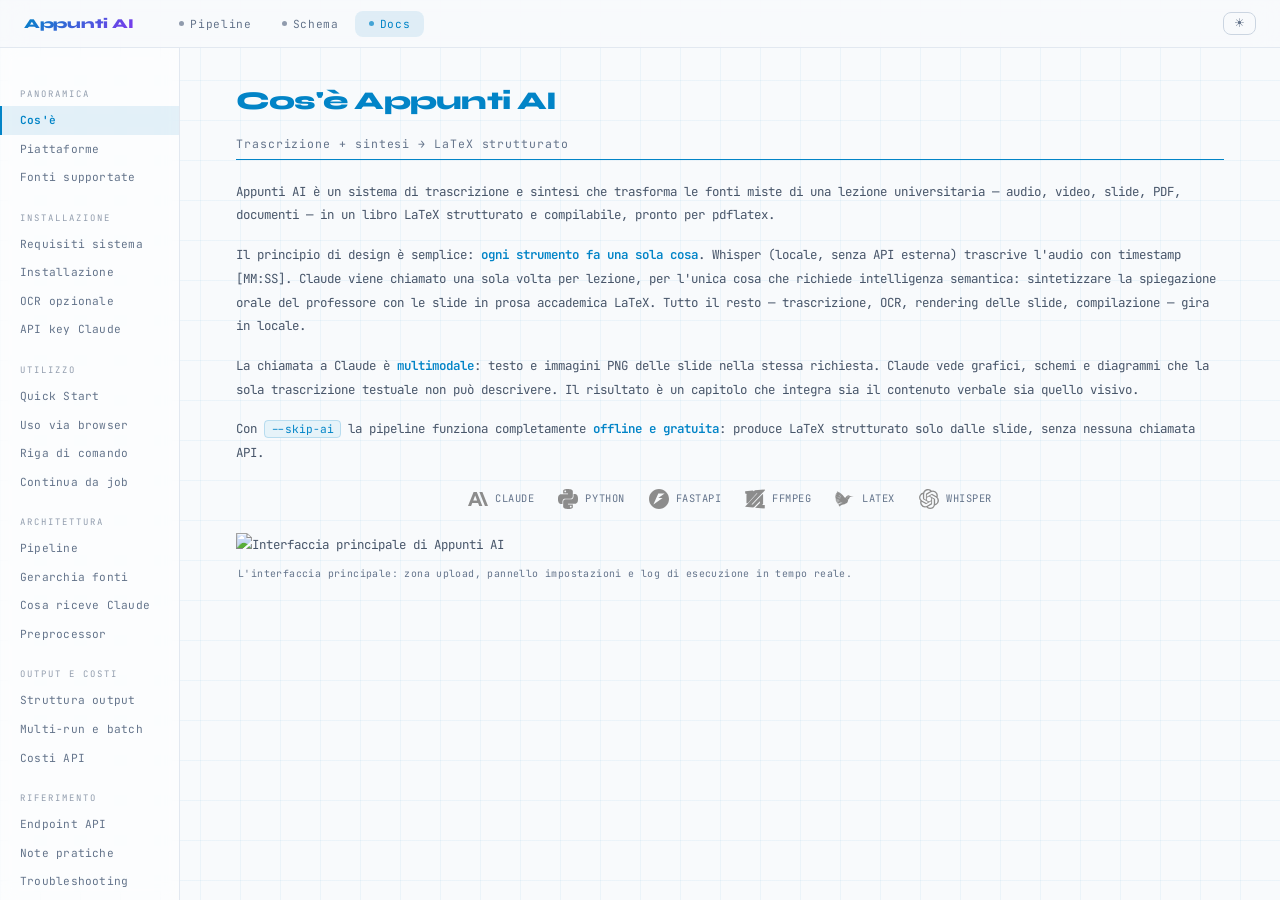
==== commit 4ec87fe4: "feat: loghi SVG, pre-mac, lightbox, OG tags, emoji rimossi - docs.htm: stile pre-mac (terminale macO" ====
--- a/docs.htm
+++ b/docs.htm
@@ -5,6 +5,10 @@
 <meta name="viewport" content="width=device-width, initial-scale=1.0">
 <title>Appunti AI — Documentazione</title>
 <meta name="description" content="Documentazione completa di Appunti AI: installazione, pipeline, architettura, endpoint API e troubleshooting.">
+<meta property="og:type" content="website">
+<meta property="og:title" content="Appunti AI — Documentazione">
+<meta property="og:description" content="Documentazione completa di Appunti AI: installazione, pipeline, architettura, endpoint API e troubleshooting.">
+<meta property="og:image" content="assets/favicon_io/android-chrome-512x512.png">
 <link rel="apple-touch-icon" sizes="180x180" href="assets/favicon_io/apple-touch-icon.png">
 <link rel="icon" type="image/png" sizes="32x32" href="assets/favicon_io/favicon-32x32.png">
 <link rel="icon" type="image/png" sizes="16x16" href="assets/favicon_io/favicon-16x16.png">
@@ -22,7 +26,7 @@
 
 /* ── SIDEBAR ── */
 .docs-sidebar {
-  width: 240px;
+  width: 180px;
   flex-shrink: 0;
   position: sticky;
   top: 48px;
@@ -79,7 +83,7 @@
 .docs-main {
   flex: 1;
   min-width: 0;
-  padding: 48px 56px 80px;
+  padding: 38px 56px 80px;
 }
 
 .docs-content {
@@ -93,7 +97,7 @@
   font-weight: 800;
   letter-spacing: -.03em;
   color: var(--item-color, var(--text));
-  margin-bottom: 6px;
+  margin-bottom: 19px;
   line-height: 1.2;
 }
 
@@ -101,9 +105,9 @@
   font-size: .72rem;
   color: var(--muted);
   letter-spacing: .08em;
-  margin-bottom: 32px;
-  padding-bottom: 20px;
-  border-bottom: 1px solid var(--border);
+  margin-bottom: 20px;
+  padding-bottom: 8px;
+  border-bottom: 1px solid var(--item-color);
 }
 
 .doc-body {
@@ -114,8 +118,6 @@
 
 .doc-body p {
   margin-bottom: 16px;
-  color: var(--muted2);
-  line-height: 1.9;
 }
 .doc-body p:last-child { margin-bottom: 0; }
 
@@ -176,22 +178,42 @@
   color: var(--item-color, var(--text));
 }
 
-.doc-body pre {
+/* ── PRE — stile terminale macOS ── */
+.doc-body pre.pre-mac {
   font-family: 'JetBrains Mono', monospace;
-  font-size: .7rem;
-  background: var(--surface);
-  border: 1px solid var(--border);
-  border-left: 3px solid var(--item-color, var(--border));
-  padding: 14px 16px;
-  border-radius: 8px;
-  margin: 12px 0 16px;
+  font-size: .72rem;
+  background: #1c1c1e;
+  border: none;
+  border-radius: 10px;
+  padding: 38px 16px 14px;
+  box-shadow: 0 12px 40px rgba(0,0,0,.55);
+  position: relative;
+  color: #d4d4d4;
+  line-height: 1.6;
+  margin: 12px 0 18px;
   overflow-x: auto;
-  line-height: 1.75;
-  color: var(--text);
   white-space: pre;
-  position: relative;
-  max-width: 40%;
-}
+}
+.doc-body pre.pre-mac::before {
+  content: '';
+  position: absolute;
+  top: 0; left: 0; right: 0;
+  height: 32px;
+  background: #2d2d2f;
+  border-radius: 10px 10px 0 0;
+}
+.doc-body pre.pre-mac::after {
+  content: '';
+  position: absolute;
+  top: 10px;
+  left: 14px;
+  width: 12px;
+  height: 12px;
+  border-radius: 50%;
+  background: #ff5f57;
+  box-shadow: 20px 0 0 #febc2e, 40px 0 0 #28c840;
+}
+
 .pre-copy {
   position: absolute;
   top: 7px; right: 8px;
@@ -303,6 +325,88 @@
     font-size: 1.2rem;
   }
 }
+
+/* ── LOGHI ── */
+.tech-logos-row {
+  display: flex;
+  justify-content: center;
+  gap: 24px;
+  align-items: center;
+  flex-wrap: wrap;
+  margin: 24px 0;
+}
+.tech-logo-item {
+  display: flex;
+  align-items: center;
+  gap: 7px;
+  font-size: .65rem;
+  color: var(--muted);
+  letter-spacing: .05em;
+  text-transform: uppercase;
+}
+.tech-logo-item img {
+  height: 20px;
+  width: auto;
+  filter: brightness(0) invert(.55);
+  transition: filter .2s;
+}
+.tech-logo-item:hover img { filter: none; }
+.dp-key img {
+  height: 14px;
+  width: auto;
+  vertical-align: middle;
+  margin-right: 5px;
+  filter: brightness(0) invert(.55);
+  transition: filter .2s;
+}
+.dp-row:hover .dp-key img { filter: none; }
+.logo-inline {
+  height: 13px;
+  width: auto;
+  vertical-align: middle;
+  margin-right: 5px;
+  filter: brightness(0) invert(.55);
+  transition: filter .2s;
+}
+.dp-item:hover .logo-inline { filter: none; }
+
+/* ── SCREENSHOTS ── */
+.doc-img {
+  width: 100%;
+  cursor: zoom-in;
+  display: block;
+  margin: 24px 0 8px;
+  transition: opacity .15s;
+}
+.doc-img:hover { opacity: .88; }
+.doc-img-cap {
+  font-size: .62rem;
+  color: var(--muted);
+  margin-bottom: 24px;
+  letter-spacing: .04em;
+  padding-left: 2px;
+}
+
+/* ── LIGHTBOX ── */
+#imgLightbox {
+  display: none;
+  position: fixed;
+  inset: 0;
+  z-index: 500;
+  background: rgba(0,0,0,.9);
+  backdrop-filter: blur(6px);
+  align-items: center;
+  justify-content: center;
+  cursor: zoom-out;
+}
+#imgLightbox.open { display: flex; }
+#imgLightboxImg {
+  max-width: 92vw;
+  max-height: 90vh;
+  border-radius: 12px;
+  box-shadow: 0 24px 64px rgba(0,0,0,.8);
+  pointer-events: none;
+}
 </style>
 </head>
 <body>
@@ -403,6 +507,16 @@
       <p>Il principio di design è semplice: <strong>ogni strumento fa una sola cosa</strong>. Whisper (locale, senza API esterna) trascrive l'audio con timestamp [MM:SS]. Claude viene chiamato una sola volta per lezione, per l'unica cosa che richiede intelligenza semantica: sintetizzare la spiegazione orale del professore con le slide in prosa accademica LaTeX. Tutto il resto — trascrizione, OCR, rendering delle slide, compilazione — gira in locale.</p>
       <p>La chiamata a Claude è <strong>multimodale</strong>: testo e immagini PNG delle slide nella stessa richiesta. Claude vede grafici, schemi e diagrammi che la sola trascrizione testuale non può descrivere. Il risultato è un capitolo che integra sia il contenuto verbale sia quello visivo.</p>
       <p>Con <code>--skip-ai</code> la pipeline funziona completamente <strong>offline e gratuita</strong>: produce LaTeX strutturato solo dalle slide, senza nessuna chiamata API.</p>
+      <div class="tech-logos-row">
+        <div class="tech-logo-item"><img src="assets/img/logos/anthropic.svg" alt="Anthropic">Claude</div>
+        <div class="tech-logo-item"><img src="assets/img/logos/python.svg" alt="Python">Python</div>
+        <div class="tech-logo-item"><img src="assets/img/logos/fastapi.svg" alt="FastAPI">FastAPI</div>
+        <div class="tech-logo-item"><img src="assets/img/logos/ffmpeg.svg" alt="ffmpeg">ffmpeg</div>
+        <div class="tech-logo-item"><img src="assets/img/logos/latex.svg" alt="LaTeX">LaTeX</div>
+        <div class="tech-logo-item"><img src="assets/img/logos/openai.svg" alt="Whisper">Whisper</div>
+      </div>
+      <img class="doc-img" src="assets/img/ui-overview.png" alt="Interfaccia principale di Appunti AI" loading="lazy">
+      <div class="doc-img-cap">L'interfaccia principale: zona upload, pannello impostazioni e log di esecuzione in tempo reale.</div>
     `
   },
   piattaforme: {
@@ -411,10 +525,10 @@
     color: "var(--c1)",
     html: `
       <p>Appunti AI è sviluppato e testato principalmente su <strong>Ubuntu 22.04 LTS</strong>. Lo stack — ffmpeg, pdflatex, LibreOffice, Python — è disponibile su qualsiasi distribuzione Linux senza modifiche significative.</p>
-      <div class="dp-row"><span class="dp-key">Ubuntu 22.04 / Debian</span><span class="dp-val">✅ testato — piattaforma di riferimento</span></div>
-      <div class="dp-row"><span class="dp-key">Linux (altre distro)</span><span class="dp-val">✅ dovrebbe funzionare — stesso stack</span></div>
-      <div class="dp-row"><span class="dp-key">macOS</span><span class="dp-val">⚠ parziale — ffmpeg/pdflatex via brew</span></div>
-      <div class="dp-row"><span class="dp-key">Windows</span><span class="dp-val">⚠ non testato — subprocess POSIX</span></div>
+      <div class="dp-row"><span class="dp-key"><img src="assets/img/logos/ubuntu.svg" alt="">Ubuntu 22.04 / Debian</span><span class="dp-val">✅ testato — piattaforma di riferimento</span></div>
+      <div class="dp-row"><span class="dp-key"><img src="assets/img/logos/linux.svg" alt="">Linux (altre distro)</span><span class="dp-val">✅ dovrebbe funzionare — stesso stack</span></div>
+      <div class="dp-row"><span class="dp-key"><img src="assets/img/logos/apple.svg" alt="">macOS</span><span class="dp-val">⚠ parziale — ffmpeg/pdflatex via brew</span></div>
+      <div class="dp-row"><span class="dp-key"><img src="assets/img/logos/windows.svg" alt="">Windows</span><span class="dp-val">⚠ non testato — subprocess POSIX</span></div>
       <div class="dp-sep"></div>
       <p>Su <strong>macOS</strong>, ffmpeg e pdflatex si installano via Homebrew, ma il path di LibreOffice va verificato manualmente in <code>slide_renderer.py</code>. pix2tex su Apple Silicon richiede una build PyTorch per ARM.</p>
       <p>Su <strong>Windows</strong>, ffmpeg e pdflatex sono disponibili come pacchetti standalone, ma LibreOffice non è nel PATH di sistema per default e alcune chiamate subprocess con semantica POSIX potrebbero richiedere adattamenti.</p>
@@ -449,13 +563,10 @@
       <div class="dp-row"><span class="dp-key">Claude API key</span><span class="dp-val">opzionale — senza: --skip-ai</span></div>
       <div class="dp-sep"></div>
       <div class="section-header">Installazione dipendenze sistema</div>
-      <pre>sudo apt install ffmpeg \
-
+      <pre class="pre-mac">sudo apt install ffmpeg \
   texlive-latex-base texlive-latex-recommended \
-
-    texlive-latex-extra texlive-fonts-recommended \
-
-      texlive-lang-italian</pre>
+  texlive-latex-extra texlive-fonts-recommended \
+  texlive-lang-italian</pre>
       <p>Per lezioni in altre lingue, <code>texlive-lang-european</code> copre francese, tedesco, spagnolo e olandese. La lingua viene rilevata automaticamente da Whisper — non è necessario specificarla manualmente (eccetto per l'italiano, vedi Note pratiche).</p>
     `
   },
@@ -465,7 +576,7 @@
     color: "var(--c2)",
     html: `
       <p>Dopo aver installato le dipendenze di sistema, clona il repository e crea un ambiente virtuale Python isolato per tenere separato lo stack del progetto dal Python di sistema.</p>
-      <pre>git clone &lt;repo_url&gt; ~/appunti_ai
+      <pre class="pre-mac">git clone &lt;repo_url&gt; ~/appunti_ai
 cd ~/appunti_ai
 
 python3 -m venv venv
@@ -473,7 +584,7 @@
 
 pip install -r requirements.txt</pre>
       <p>Per verificare che tutto sia installato correttamente prima di usare la pipeline per la prima volta, esegui questi controlli rapidi:</p>
-      <pre>python -c "import fitz; print('pymupdf OK')"
+      <pre class="pre-mac">python -c "import fitz; print('pymupdf OK')"
 python -c "import whisper; print('whisper OK')"
 python -c "import fastapi; print('server OK')"
 python -c "import anthropic; print('claude OK')"
@@ -487,21 +598,19 @@
     html: `
       <p>L'OCR è completamente opzionale. La pipeline funziona senza, ma due strumenti aggiuntivi estendono la copertura ai PDF scansionati e alle formule matematiche nelle immagini.</p>
       <div class="section-header">tesseract — PDF scansionati</div>
-      <pre>pip install pytesseract
-  sudo apt install tesseract-ocr 
-    tesseract-ocr-ita tesseract-ocr-eng</pre>
+      <pre class="pre-mac">pip install pytesseract
+sudo apt install tesseract-ocr \
+  tesseract-ocr-ita tesseract-ocr-eng</pre>
       <p>Senza tesseract, le pagine PDF prive di testo digitale (scansioni) vengono semplicemente saltate. La pipeline continua normalmente con tutte le altre fonti disponibili.</p>
       <div class="dp-sep"></div>
       <div class="section-header">pix2tex — formule matematiche</div>
-      <pre>python3 -m venv ~/pix2tex_venv
-  source ~/pix2tex_venv/bin/activate
-    pip install pix2tex</pre>
+      <pre class="pre-mac">python3 -m venv ~/pix2tex_venv
+source ~/pix2tex_venv/bin/activate
+pip install pix2tex</pre>
       <p>pix2tex porta con sé dipendenze pesanti (PyTorch, circa 2 GB) ed è consigliato installarlo in un virtual environment separato per non appesantire quello principale. Il sistema lo cerca automaticamente in diversi percorsi standard: <code>~/pix2tex_venv</code>, <code>~/venv</code>, <code>~/Scrivania/venv</code>, <code>~/.venv</code>, <code>/opt/pix2tex_venv</code>. Se non viene trovato, le immagini-formula vengono saltate senza bloccare il processo. Le formule direttamente incorporate nei file PowerPoint come OMML vengono comunque convertite correttamente, senza OCR.</p>
       <div class="dp-sep"></div>
       <div class="section-header">Verifica backend attivi</div>
-      <pre>python -c
-  "from ocr_math import get_available_backends;
-    print(get_available_backends())"</pre>
+      <pre class="pre-mac">python -c "from ocr_math import get_available_backends; print(get_available_backends())"</pre>
     `
   },
   apikey: {
@@ -510,13 +619,12 @@
     color: "var(--c2)",
     html: `
       <p>La chiave API Claude va impostata come variabile d'ambiente prima di avviare il server. Per renderla disponibile in tutte le sessioni future aggiungila al file di configurazione della shell.</p>
-      <pre>export ANTHROPIC_API_KEY='sk-ant-...'
+      <pre class="pre-mac">export ANTHROPIC_API_KEY='sk-ant-...'
 
 # Per renderla permanente (Linux):
 echo "export ANTHROPIC_API_KEY='sk-ant-...'" >> ~/.bashrc</pre>
       <p>In alternativa, puoi impostarla direttamente dall'interfaccia web nella sezione di configurazione in cima alla pagina. La chiave viene salvata in <code>settings.json</code> con permessi <code>600</code>, accessibile solo dal proprietario del file.</p>
-      <p>Se non si dispone di una API key, o si vuole verificare il prompt prima di consumare crediti, la pipeline funziona ugualmente con il flag 
-<code>--skip-ai</code>: produce LaTeX strutturato solo dalle slide e salva comunque il prompt completo in <code>debug/</code>.</p>
+      <p>Se non si dispone di una API key, o si vuole verificare il prompt prima di consumare crediti, la pipeline funziona ugualmente con il flag <code>--skip-ai</code>: produce LaTeX strutturato solo dalle slide e salva comunque il prompt completo in <code>debug/</code>.</p>
     `
   },
   quickstart: {
@@ -525,29 +633,26 @@
     color: "var(--c4)",
     html: `
       <div class="section-header">Opzione A — browser (consigliata)</div>
-      <pre>source venv/bin/activate
+      <pre class="pre-mac">source venv/bin/activate
 uvicorn server:app --host 0.0.0.0 --port 8000</pre>
       <p>Apri <code>http://localhost:8000</code>, trascina i file nelle rispettive zone di upload, inserisci un titolo e clicca <strong>Start</strong>. Il log in tempo reale mostra l'avanzamento fase per fase.</p>
       <div class="dp-sep"></div>
       <div class="section-header">Opzione B — riga di comando</div>
-      <pre># Con audio + slide
-python pipeline.py ./lezione_01/
-    --title "Analisi Matematica 1"
+      <pre class="pre-mac"># Con audio + slide
+python pipeline.py ./lezione_01/ --title "Analisi Matematica 1"
 
 # Offline, senza Claude
-python pipeline.py ./lezione_01/
-    --skip-ai --title "Fisica 1"
+python pipeline.py ./lezione_01/ --skip-ai --title "Fisica 1"
 
 # Intero corso in batch
-python pipeline.py --batch ./corso/
-    --title "Digital Control"</pre>
+python pipeline.py --batch ./corso/ --title "Digital Control"</pre>
       <div class="dp-sep"></div>
       <p>L'output viene generato nella cartella <code>./output/</code>. Per produrre il PDF finale esegui pdflatex due volte: la seconda passata risolve i riferimenti incrociati e la table of contents.</p>
-      <pre>output/
+      <pre class="pre-mac">output/
 ├── main.tex
 ├── lezione_01.tex
 └── images/</pre>
-      <pre>cd output/
+      <pre class="pre-mac">cd output/
 pdflatex main.tex && pdflatex main.tex</pre>
     `
   },
@@ -558,10 +663,14 @@
     html: `
       <p>L'interfaccia web è il modo consigliato per usare Appunti AI. Trascina i file audio, video, slide e documenti nelle rispettive zone di upload, oppure incolla direttamente un URL manifest Microsoft Teams — viene scaricato automaticamente via ffmpeg e convertito in .mp3 mono.</p>
       <p>Prima di avviare puoi scegliere tra 7 profili disciplinari o lasciare l'auto-detect, attivare o disattivare Claude e OCR, selezionare il modello Whisper e aggiungere il contesto del corso per orientare la sintesi. Il progresso viene mostrato in tempo reale con percentuale e fase corrente.</p>
+      <img class="doc-img" src="assets/img/ui-upload.png" alt="Zona di upload con file caricati" loading="lazy">
+      <div class="doc-img-cap">File audio, slide e PDF caricati nelle rispettive zone — badge verdi confermano i formati accettati.</div>
       <div class="dp-sep"></div>
       <div class="section-header">Editor LaTeX integrato</div>
       <p>Cliccando "👁 .tex" nella cronologia si apre l'editor split: il pannello sinistro è un editor CodeMirror con syntax highlighting LaTeX, quello destro mostra il PDF compilato in un iframe. La larghezza dei due pannelli è liberamente regolabile trascinando il divisore centrale.</p>
       <p><strong>Salva</strong> scrive il file su disco senza ricompilare. <strong>Ricompila</strong> esegue pdflatex e aggiorna il PDF — eventuali errori di compilazione vengono mostrati inline. L'auto-save su localStorage ogni 2 secondi preserva la bozza anche se si chiude accidentalmente la finestra prima di salvare.</p>
+      <img class="doc-img" src="assets/img/ui-editor.png" alt="Editor LaTeX split con PDF viewer" loading="lazy">
+      <div class="doc-img-cap">Split editor: LaTeX con syntax highlighting a sinistra, PDF compilato in tempo reale a destra. Il divisore centrale è trascinabile.</div>
       <div class="dp-sep"></div>
       <div class="section-header">Altre funzionalità</div>
       <p>Il <strong>prompt viewer</strong> ("📄 Prompt") mostra il prompt SYSTEM+USER completo inviato a Claude, con un tab separato per ogni capitolo — utile per capire esattamente cosa ha visto il modello durante la generazione. I badge di upload forniscono feedback immediato: verde per file accettati, giallo per file molto grandi, rosso per formati non supportati.</p>
@@ -585,10 +694,10 @@
       <div class="dp-row"><span class="dp-key">--start-from</span><span class="dp-val">Numero iniziale lezione (auto da state.json)</span></div>
       <div class="dp-row"><span class="dp-key">--continue-on-error</span><span class="dp-val">In batch: salta lezioni che falliscono</span></div>
       <div class="dp-sep"></div>
-      <pre>python pipeline.py --batch ./corso/
-    --title "Analisi Matematica 1"
-      --subject matematica
-        --whisper-model small</pre>
+      <pre class="pre-mac">python pipeline.py --batch ./corso/ \
+  --title "Analisi Matematica 1" \
+  --subject matematica \
+  --whisper-model small</pre>
     `
   },
   continua: {
@@ -600,6 +709,8 @@
       <p>Il server copia automaticamente tutto il necessario: <code>state.json</code> (con la numerazione corrente), <code>corso_context.json</code> (la memoria accumulata del corso), i file <code>lezione_*.tex</code> e <code>run_*.tex</code> già generati, e l'intera cartella <code>images/</code>. La numerazione e il contesto proseguono esattamente da dove ci si era fermati — le nuove lezioni ricevono i numeri successivi a quelli esistenti.</p>
       <p>Claude riceve anche il contenuto dell'<strong>ultimo capitolo generato</strong> (fino a 6000 caratteri) nel system prompt. In questo modo sa cosa è stato spiegato nell'ultima lezione e può riprendere il filo con coerenza, senza ripetizioni né salti tematici.</p>
       <p>Il log in tempo reale via SSE (<code>/job/{id}/stream</code>) funziona normalmente anche nelle sessioni di continuazione.</p>
+      <img class="doc-img" src="assets/img/ui-history.png" alt="Pannello cronologia job" loading="lazy">
+      <div class="doc-img-cap">La cronologia mostra ogni run con titolo, data e pulsanti per riaprire il .tex, il PDF, il prompt usato o continuare il corso.</div>
     `
   },
   pipeline: {
@@ -608,19 +719,19 @@
     color: "var(--c6)",
     html: `
       <p>Ogni run esegue una sequenza di fasi specializzate, ognuna con responsabilità precisa e ben separata dalle altre. Di seguito il flusso completo dall'input grezzo al file <code>.tex</code> finale.</p>
-      <div class="dp-item"><strong>ffmpeg</strong> — estrae l'audio dai file video; trasforma i manifest Microsoft Teams in .mp3 mono</div>
-      <div class="dp-item"><strong>Whisper</strong> (locale) — trascrive l'audio in testo con timestamp [MM:SS]; il risultato è salvato come <code>.transcript.txt</code> — le esecuzioni successive lo riusano senza rielaborare</div>
+      <div class="dp-item"><img src="assets/img/logos/ffmpeg.svg" alt="" class="logo-inline"><strong>ffmpeg</strong> — estrae l'audio dai file video; trasforma i manifest Microsoft Teams in .mp3 mono</div>
+      <div class="dp-item"><img src="assets/img/logos/openai.svg" alt="" class="logo-inline"><strong>Whisper</strong> (locale) — trascrive l'audio in testo con timestamp [MM:SS]; il risultato è salvato come <code>.transcript.txt</code> — le esecuzioni successive lo riusano senza rielaborare</div>
       <div class="dp-item"><strong>extractor.py</strong> — parsing PPTX: estrae testo, immagini, tabelle e formule OMML da ogni slide</div>
       <div class="dp-item"><strong>omml2latex.py</strong> — converte le formule PowerPoint (OMML) in LaTeX senza passare per OCR</div>
       <div class="dp-item"><strong>formula_detector.py</strong> — riconosce le immagini-formula tramite aspect ratio e saturazione cromatica</div>
       <div class="dp-item"><strong>ocr_math.py</strong> — applica pix2tex o tesseract per convertire le immagini-formula in LaTeX</div>
-      <div class="dp-item"><strong>slide_renderer.py</strong> — converte ogni slide in PNG (LibreOffice+pymupdf se disponibile, altrimenti Pillow)</div>
+      <div class="dp-item"><img src="assets/img/logos/libreoffice.svg" alt="" class="logo-inline"><strong>slide_renderer.py</strong> — converte ogni slide in PNG (LibreOffice+pymupdf se disponibile, altrimenti Pillow)</div>
       <div class="dp-item"><strong>pdfplumber + pymupdf</strong> — estrazione duale per ogni pagina PDF: viene usata la versione con la densità testuale più alta</div>
       <div class="dp-item"><strong>pytesseract</strong> — OCR fallback per le pagine PDF scansionate, processate pagina per pagina</div>
       <div class="dp-item"><strong>preprocessor.py</strong> — pulisce, comprime e allinea il materiale slide↔audio prima di inviarlo a Claude</div>
-      <div class="dp-item"><strong>Claude API</strong> — riceve testo e PNG slide nella stessa richiesta multimodale, genera LaTeX strutturato</div>
+      <div class="dp-item"><img src="assets/img/logos/anthropic.svg" alt="" class="logo-inline"><strong>Claude API</strong> — riceve testo e PNG slide nella stessa richiesta multimodale, genera LaTeX strutturato</div>
       <div class="dp-item"><strong>_clean_claude_output</strong> — rimuove code fence, prefissi spurii e artefatti prima di scrivere il <code>.tex</code></div>
-      <div class="dp-item"><strong>builder.py</strong> — assembla i <code>.tex</code> finali con escape unicode completo (150+ caratteri)</div>
+      <div class="dp-item"><img src="assets/img/logos/latex.svg" alt="" class="logo-inline"><strong>builder.py</strong> — assembla i <code>.tex</code> finali con escape unicode completo (150+ caratteri)</div>
     `
   },
   gerarchia: {
@@ -671,7 +782,7 @@
     color: "var(--c7)",
     html: `
       <p>Ogni run genera una cartella <code>output/</code> con la struttura seguente. I file <code>lezione_NN.tex</code> contengono i capitoli sintetizzati da Claude; <code>main.tex</code> li include tutti con un preambolo LaTeX completo e configurato.</p>
-      <pre>output/
+      <pre class="pre-mac">output/
 ├── main.tex                   # documento principale
 ├── run_01.tex                 # \part{Titolo — data}
 ├── lezione_01.tex             # capitolo 1
@@ -694,7 +805,7 @@
     color: "var(--c7)",
     html: `
       <p>Ogni invocazione della pipeline genera un <strong>run</strong> numerato. Il <code>main.tex</code> organizza i run come parti separate del documento LaTeX, in modo da poter accumulare tutte le lezioni di un corso in un unico PDF finale senza sovrascrivere nulla.</p>
-      <pre>main.tex
+      <pre class="pre-mac">main.tex
   └── \part{Lezione 1 — 2025-06-10}   ← run_01.tex
         \input{lezione_01}
         \input{lezione_02}
@@ -759,7 +870,7 @@
       <p><strong>Lingua Whisper</strong> — il sistema supporta <code>en</code> e <code>it</code>. Per le lezioni in italiano imposta <code>export WHISPER_LANG=it</code> prima di avviare il server; altrimenti Whisper potrebbe trascrivere in inglese.</p>
       <div class="dp-sep"></div>
       <div class="section-header">Timeout configurabili senza riavviare</div>
-      <pre>curl -X POST http://localhost:8000/settings \
+      <pre class="pre-mac">curl -X POST http://localhost:8000/settings \
   -H "Content-Type: application/json" \
   -d '{"ffmpeg_timeout":14400,"pipeline_timeout":7200}'</pre>
       <p><strong>Concorrenza</strong> — per default girano al massimo 2 job contemporanei. Oltre questo limite il server risponde con HTTP 429. Il limite è configurabile via <code>max_concurrent_jobs</code> in <code>POST /settings</code> senza riavviare il server. Con <code>--skip-ai</code> il prompt viene comunque salvato in <code>debug/prompt_lezione_NN.txt</code> — utile per verificare cosa riceverebbe Claude prima di consumare crediti API.</p>
@@ -892,6 +1003,26 @@
 // show section from URL hash or default
 const _startId = location.hash.slice(1);
 showDoc(docs[_startId] ? _startId : 'intro');
+
+// sync when browser back/forward changes the hash
+window.addEventListener('hashchange', () => {
+  const id = location.hash.slice(1);
+  if (id && docs[id]) showDoc(id);
+});
+
+// Lightbox
+function closeLightbox(){ document.getElementById('imgLightbox').classList.remove('open'); }
+document.addEventListener('click', e => {
+  if (e.target.classList.contains('doc-img')) {
+    document.getElementById('imgLightboxImg').src = e.target.src;
+    document.getElementById('imgLightbox').classList.add('open');
+  }
+});
+document.addEventListener('keydown', e => { if (e.key === 'Escape') closeLightbox(); });
 </script>
+
+<div id="imgLightbox" onclick="closeLightbox()">
+  <img id="imgLightboxImg" src="" alt="">
+</div>
 </body>
 </html>
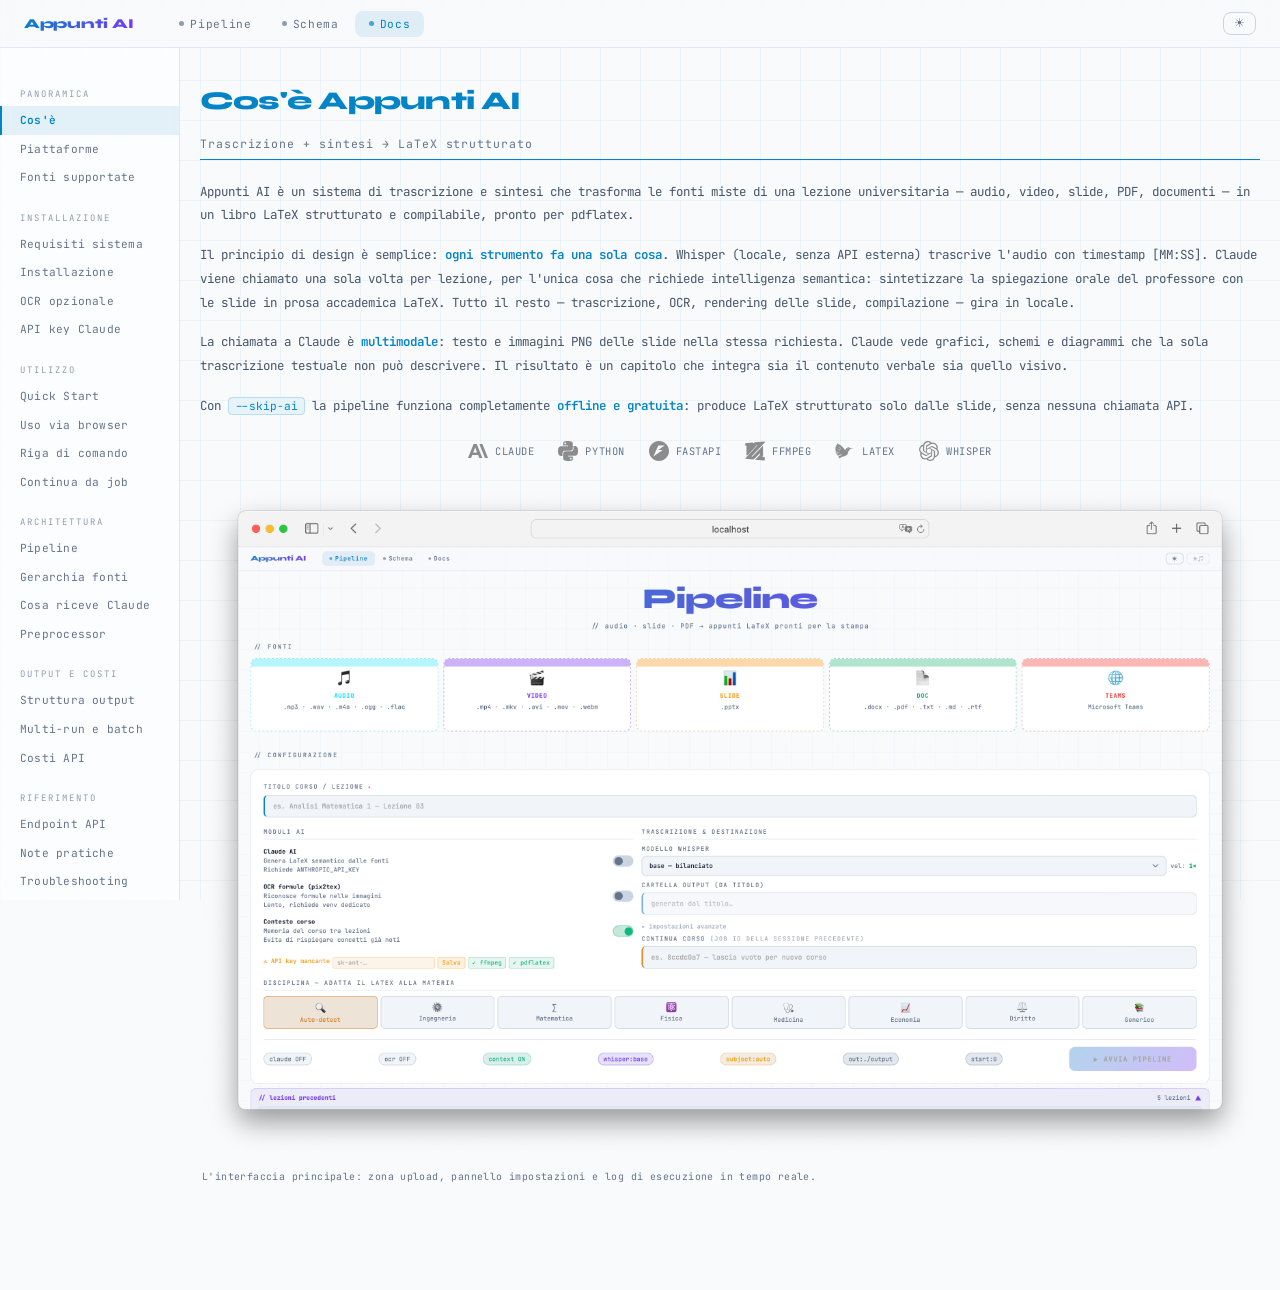
==== commit 697ce20c: "feat: suoni 8-bit, editor auto-aperto, gitignore outputs - index.htm: 9 nuovi suoni Brawl Stars (let" ====
--- a/docs.htm
+++ b/docs.htm
@@ -83,7 +83,7 @@
 .docs-main {
   flex: 1;
   min-width: 0;
-  padding: 38px 56px 80px;
+  padding: 38px 20px 80px;
 }
 
 .docs-content {
@@ -162,6 +162,8 @@
   font-weight: 600;
   flex-shrink: 0;
   max-width: 50%;
+  display: flex;
+  align-items: center;
 }
 .doc-body .dp-row .dp-val {
   color: var(--muted);
@@ -667,10 +669,13 @@
       <div class="doc-img-cap">File audio, slide e PDF caricati nelle rispettive zone — badge verdi confermano i formati accettati.</div>
       <div class="dp-sep"></div>
       <div class="section-header">Editor LaTeX integrato</div>
-      <p>Cliccando "👁 .tex" nella cronologia si apre l'editor split: il pannello sinistro è un editor CodeMirror con syntax highlighting LaTeX, quello destro mostra il PDF compilato in un iframe. La larghezza dei due pannelli è liberamente regolabile trascinando il divisore centrale.</p>
+      <p>Al termine della pipeline l'editor si apre automaticamente mostrando il PDF compilato. È anche raggiungibile in qualsiasi momento cliccando "👁 .tex" nella cronologia. Il pannello sinistro è un editor CodeMirror con syntax highlighting LaTeX, quello destro mostra il PDF compilato in un iframe. La larghezza dei due pannelli è liberamente regolabile trascinando il divisore centrale.</p>
       <p><strong>Salva</strong> scrive il file su disco senza ricompilare. <strong>Ricompila</strong> esegue pdflatex e aggiorna il PDF — eventuali errori di compilazione vengono mostrati inline. L'auto-save su localStorage ogni 2 secondi preserva la bozza anche se si chiude accidentalmente la finestra prima di salvare.</p>
       <img class="doc-img" src="assets/img/ui-editor.png" alt="Editor LaTeX split con PDF viewer" loading="lazy">
       <div class="doc-img-cap">Split editor: LaTeX con syntax highlighting a sinistra, PDF compilato in tempo reale a destra. Il divisore centrale è trascinabile.</div>
+      <div class="dp-sep"></div>
+      <div class="section-header">Effetti sonori</div>
+      <p>L'interfaccia usa suoni 8-bit per dare feedback immediato sugli eventi principali: <em>Let's go</em> all'avvio, <em>New highscore!</em> quando il download è pronto, <em>You win</em> se il PDF compila senza errori, <em>Well done</em> se compila con avvisi, <em>Oh no</em> in caso di errore pipeline, <em>Game, not over</em> all'annullamento del job, <em>Static Sound</em> al toggle Claude AI.</p>
       <div class="dp-sep"></div>
       <div class="section-header">Altre funzionalità</div>
       <p>Il <strong>prompt viewer</strong> ("📄 Prompt") mostra il prompt SYSTEM+USER completo inviato a Claude, con un tab separato per ogni capitolo — utile per capire esattamente cosa ha visto il modello durante la generazione. I badge di upload forniscono feedback immediato: verde per file accettati, giallo per file molto grandi, rosso per formati non supportati.</p>
